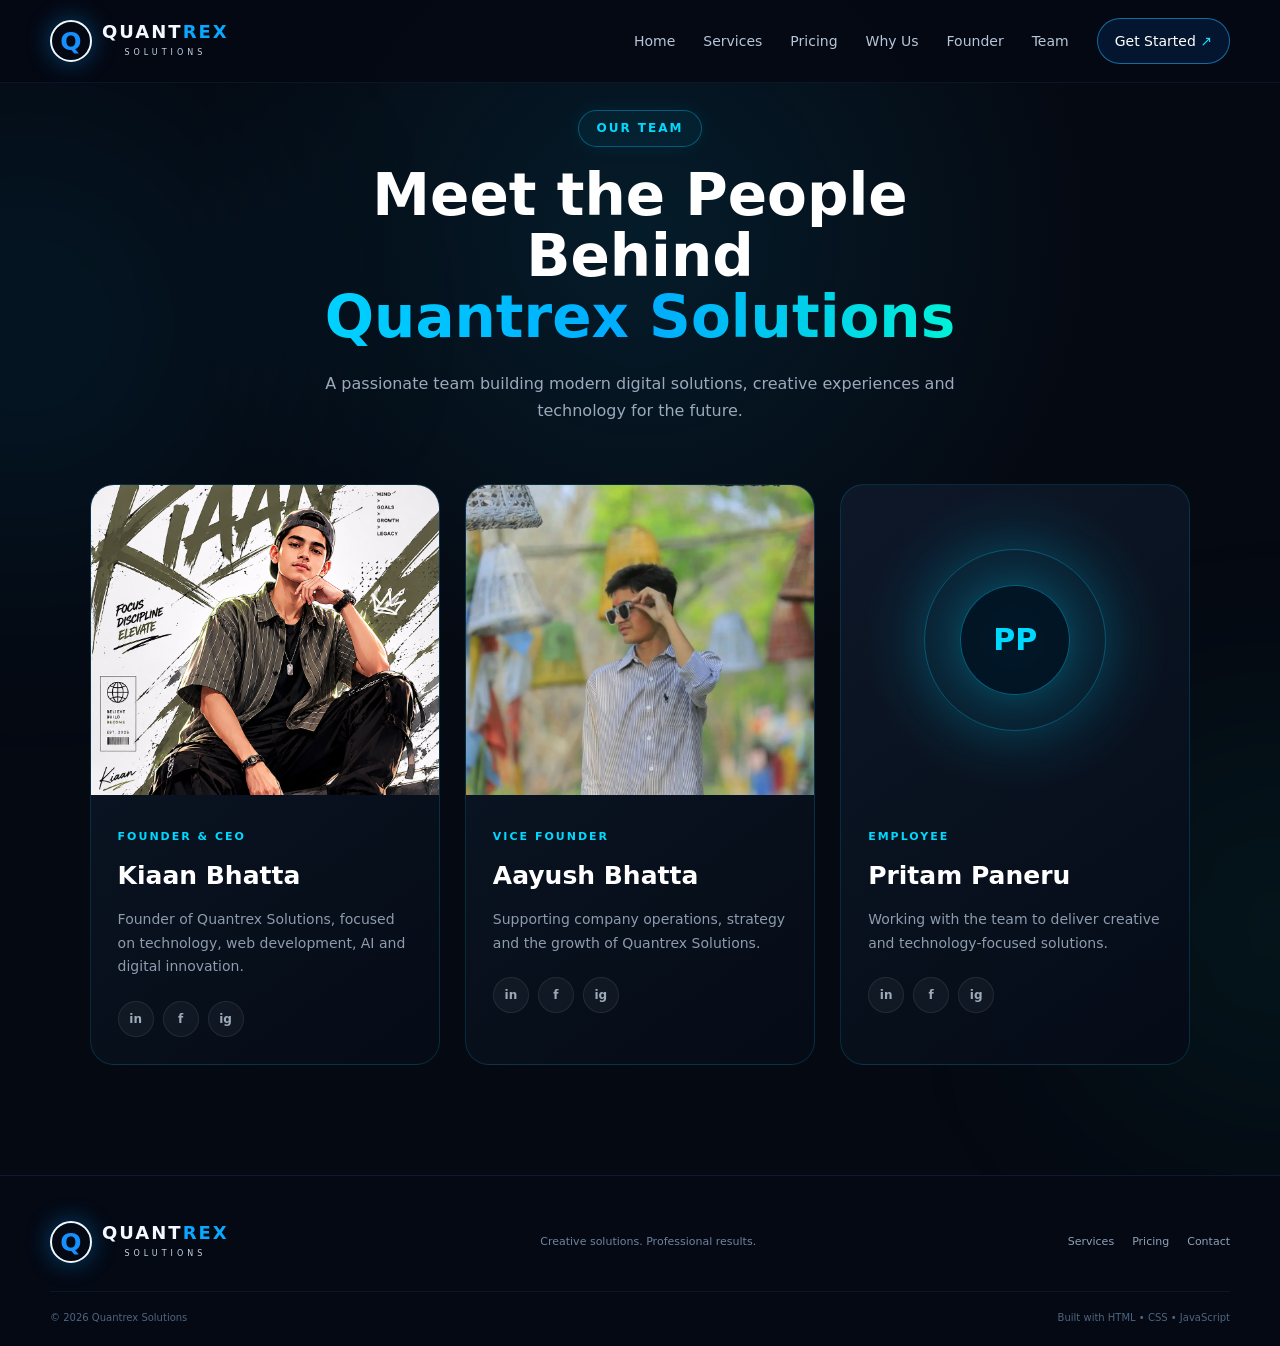
==== team.html @ 156f261b "change" ====
<!DOCTYPE html>
<html lang="en">

<head>
    <meta charset="UTF-8" />
    <meta name="viewport" content="width=device-width, initial-scale=1.0" />
    <meta name="description"
        content="Quantrex Solutions — affordable websites, digital services and practical tech solutions for businesses." />
    <meta name="theme-color" content="#050914" />
    <title>Quantrex Solutions — Websites That Work</title>
    <link rel="icon" href="assets/cropped_circle_image.png" />
    <link rel="stylesheet" href="style.css" />
</head>

<body>


    <div class="ambient ambient-1"></div>
    <div class="ambient ambient-2"></div>
    <div class="grid-bg"></div>

    <header class="site-header" id="top">
        <nav class="nav container">
            <a class="brand" href="#home" aria-label="Quantrex Solutions home">
                <span class="brand-mark">Q</span>
                <span><strong>QUANT<span>REX</span></strong><small>SOLUTIONS</small></span>
            </a>
            <button class="menu-toggle" id="menuToggle" aria-label="Open menu"
                aria-expanded="false"><span></span><span></span><span></span></button>
            <div class="nav-links" id="navLinks">
                <a href="index.html">Home</a>
                <a href="#services">Services</a>
                <a href="#pricing">Pricing</a>
                <a href="#why-us">Why Us</a>
                <a href="#about">Founder</a>
                <a href="team.html">Team</a>
                <a class="nav-cta" href="#contact">Get Started <span>↗</span></a>
            </div>
        </nav>
    </header>

    <main>


        <!-- ================= TEAM SECTION ================= -->
        <section class="team-section" id="team">

            <div class="team-header reveal">
                <span class="section-tag">OUR TEAM</span>

                <h2>
                    Meet the People Behind
                    <span>Quantrex Solutions</span>
                </h2>

                <p>
                    A passionate team building modern digital solutions,
                    creative experiences and technology for the future.
                </p>
            </div>

            <div class="team-grid">

                <!-- FOUNDER -->
                <div class="team-card reveal">

                    <div class="team-image">
                        <img src="assets/founder.png" alt="Kiaan Bhatta - Founder">
                    </div>

                    <div class="team-info">
                        <span class="team-role">FOUNDER & CEO</span>

                        <h3>Kiaan Bhatta</h3>

                        <p>
                            Founder of Quantrex Solutions, focused on technology,
                            web development, AI and digital innovation.
                        </p>

                        <div class="team-socials">
                            <a href="#" aria-label="LinkedIn">in</a>
                            <a href="#" aria-label="Facebook">f</a>
                            <a href="#" aria-label="Instagram">ig</a>
                        </div>
                    </div>

                </div>


                <!-- VICE FOUNDER -->
                <div class="team-card reveal">

                    <div class="team-image">
                        <img src="assets/aayush.jpg" alt="Kiaan Bhatta - Founder">

                    </div>

                    <div class="team-info">
                        <span class="team-role">VICE FOUNDER</span>

                        <h3>Aayush Bhatta</h3>

                        <p>
                            Supporting company operations, strategy and
                            the growth of Quantrex Solutions.
                        </p>

                        <div class="team-socials">
                            <a href="#" aria-label="LinkedIn">in</a>
                            <a href="#" aria-label="Facebook">f</a>
                            <a href="#" aria-label="Instagram">ig</a>
                        </div>
                    </div>

                </div>


                <!-- EMPLOYEE 1 -->
                <div class="team-card reveal">

                    <div class="team-image placeholder">
                        <span>PP</span>
                    </div>

                    <div class="team-info">
                        <span class="team-role">EMPLOYEE</span>

                        <h3>Pritam Paneru</h3>

                        <p>
                            Working with the team to deliver creative and
                            technology-focused solutions.
                        </p>

                        <div class="team-socials">
                            <a href="#" aria-label="LinkedIn">in</a>
                            <a href="#" aria-label="Facebook">f</a>
                            <a href="#" aria-label="Instagram">ig</a>
                        </div>
                    </div>

                </div>




            </div>




        </section>
    </main>

    <footer class="footer">
        <div class="container footer-inner"><a class="brand" href="#top"><span
                    class="brand-mark">Q</span><span><strong>QUANT<span>REX</span></strong><small>SOLUTIONS</small></span></a>
            <p>Creative solutions. Professional results.</p>
            <div><a href="#services">Services</a><a href="index.html#pricing">Pricing</a><a href="#contact">Contact</a>
            </div>
        </div>
        <div class="container footer-bottom"><span>© <span id="year"></span> Quantrex Solutions</span><span>Built with
                HTML
                • CSS • JavaScript</span></div>
    </footer>

    <div class="modal" id="orderModal" aria-hidden="true">
        <div class="modal-backdrop"></div>
        <div class="modal-card"><button class="modal-close" id="modalClose" aria-label="Close">×</button><span
                class="section-kicker">ORDER VIA WHATSAPP</span>
            <h3 id="modalTitle">Order a website</h3>
            <p>We'll open WhatsApp with your selected package already written in the message.</p><label>Your name<input
                    id="customerName" type="text" placeholder="Your name" /></label><label>What do you need?<textarea
                    id="customerNote" rows="4"
                    placeholder="Tell us a little about your website..."></textarea></label><button
                class="btn btn-primary modal-send" id="modalSend">Continue to WhatsApp <span>↗</span></button>
        </div>
    </div>
    <div class="toast" id="toast">Opening WhatsApp…</div>
    <script src="script.js"></script>
</body>

</html>
---- style.css ----
:root {
    --bg: #050914;
    --panel: #091224;
    --panel2: #0b172b;
    --text: #f5f8ff;
    --muted: #9aa9c1;
    --blue: #0aa7ff;
    --blue2: #1164ff;
    --cyan: #24d8ff;
    --lime: #75ff00;
    --line: rgba(65, 168, 255, .24);
    --shadow: 0 20px 80px rgba(0, 116, 255, .18);
    --radius: 24px
}

* {
    box-sizing: border-box;
    margin: 0;
    padding: 0
}

html {
    scroll-behavior: smooth
}

body {
    font-family: Inter, ui-sans-serif, system-ui, -apple-system, BlinkMacSystemFont, "Segoe UI", sans-serif;
    background: var(--bg);
    color: var(--text);
    line-height: 1.6;
    overflow-x: hidden
}

a {
    color: inherit;
    text-decoration: none
}

button,
input,
textarea {
    font: inherit
}

.container {
    width: min(1180px, calc(100% - 40px));
    margin: auto
}

.section {
    padding: 110px 0;
    position: relative
}

.grid-bg {
    position: fixed;
    inset: 0;
    pointer-events: none;
    opacity: .2;
    background-image: linear-gradient(rgba(42, 153, 255, .05) 1px, transparent 1px), linear-gradient(90deg, rgba(42, 153, 255, .05) 1px, transparent 1px);
    background-size: 70px 70px;
    mask-image: linear-gradient(to bottom, #000, transparent 85%);
    z-index: -3
}

.ambient {
    position: fixed;
    width: 600px;
    height: 600px;
    border-radius: 50%;
    filter: blur(100px);
    opacity: .12;
    pointer-events: none;
    z-index: -2
}

.ambient-1 {
    background: #0077ff;
    top: -280px;
    left: -180px
}

.ambient-2 {
    background: #5dff00;
    right: -300px;
    top: 45%
}

.site-header {
    position: fixed;
    top: 0;
    left: 0;
    right: 0;
    z-index: 50;
    background: rgba(5, 9, 20, .68);
    backdrop-filter: blur(18px);
    border-bottom: 1px solid rgba(100, 180, 255, .08)
}

.nav {
    height: 82px;
    display: flex;
    align-items: center;
    justify-content: space-between
}

.brand {
    display: flex;
    align-items: center;
    gap: 10px
}

.brand-mark {
    display: grid;
    place-items: center;
    width: 42px;
    height: 42px;
    border: 2px solid #eef8ff;
    border-radius: 50%;
    font-weight: 900;
    font-size: 25px;
    color: #168fff;
    box-shadow: 0 0 25px rgba(0, 154, 255, .4)
}

.brand strong {
    display: block;
    font-size: 18px;
    letter-spacing: 2px;
    line-height: 1
}

.brand strong span {
    color: var(--blue)
}

.brand small {
    display: block;
    color: #c6d4e7;
    font-size: 8px;
    letter-spacing: 4px;
    text-align: center;
    margin-top: 6px
}

.nav-links {
    display: flex;
    align-items: center;
    gap: 28px;
    font-size: 14px;
    color: #b7c5d8
}

.nav-links>a:not(.nav-cta) {
    transition: .25s
}

.nav-links>a:not(.nav-cta):hover {
    color: #fff
}

.nav-cta {
    padding: 11px 17px;
    border: 1px solid rgba(34, 177, 255, .55);
    border-radius: 999px;
    color: #fff;
    background: rgba(14, 126, 255, .12)
}

.nav-cta span {
    color: var(--cyan)
}

.menu-toggle {
    display: none;
    background: none;
    border: 0
}

.hero {
    min-height: 850px;
    padding-top: 170px;
    display: grid;
    align-items: center;
    overflow: hidden
}

.hero-grid {
    display: grid;
    grid-template-columns: 1.05fr .95fr;
    align-items: center;
    gap: 50px
}

.eyebrow,
.section-kicker {
    font-size: 11px;
    letter-spacing: 3px;
    font-weight: 800;
    color: var(--cyan)
}

.eyebrow {
    display: flex;
    gap: 9px;
    align-items: center;
    margin-bottom: 22px
}

.eyebrow i {
    width: 8px;
    height: 8px;
    border-radius: 50%;
    background: var(--lime);
    box-shadow: 0 0 15px var(--lime)
}

h1 {
    font-size: clamp(52px, 7.4vw, 96px);
    line-height: .9;
    letter-spacing: -4px;
    max-width: 800px
}

h1 em,
h2 em {
    font-style: normal;
    color: var(--blue)
}

h1 span {
    color: var(--lime)
}

.hero-lead {
    max-width: 650px;
    color: var(--muted);
    font-size: 17px;
    margin: 28px 0
}

.hero-actions {
    display: flex;
    gap: 12px;
    flex-wrap: wrap
}

.btn {
    display: inline-flex;
    align-items: center;
    justify-content: center;
    gap: 14px;
    padding: 14px 20px;
    border-radius: 12px;
    border: 1px solid var(--line);
    font-weight: 800;
    font-size: 14px;
    cursor: pointer;
    transition: .25s
}

.btn span {
    font-size: 18px
}

.btn-primary {
    background: linear-gradient(135deg, #008cff, #174cff);
    box-shadow: 0 12px 35px rgba(0, 112, 255, .25);
    color: #fff
}

.btn-primary:hover {
    transform: translateY(-3px);
    box-shadow: 0 18px 45px rgba(0, 132, 255, .4)
}

.btn-ghost {
    background: rgba(255, 255, 255, .025);
    color: #e9f3ff
}

.btn-ghost:hover {
    background: rgba(20, 157, 255, .08);
    border-color: rgba(35, 190, 255, .6)
}

.hero-proof {
    display: flex;
    gap: 18px;
    flex-wrap: wrap;
    margin-top: 25px;
    color: #b7c8df;
    font-size: 12px
}

.hero-proof span:first-child {
    color: var(--lime)
}

.hero-visual {
    height: 530px;
    position: relative;
    display: grid;
    place-items: center
}

.visual-card {
    width: min(500px, 90%);
    aspect-ratio: 1.18/1;
    background: linear-gradient(145deg, #142541, #061020);
    border: 1px solid rgba(79, 189, 255, .6);
    border-radius: 22px;
    transform: rotate(4deg);
    box-shadow: 0 35px 100px rgba(0, 106, 255, .28), inset 0 0 60px rgba(13, 131, 255, .08);
    overflow: hidden;
    position: relative;
    z-index: 2
}

.visual-card:after {
    content: "";
    position: absolute;
    inset: 15%;
    border-radius: 50%;
    background: rgba(0, 154, 255, .14);
    filter: blur(55px)
}

.visual-top {
    height: 44px;
    background: #0b1727;
    border-bottom: 1px solid rgba(255, 255, 255, .08);
    display: flex;
    align-items: center;
    gap: 7px;
    padding: 0 15px
}

.dot {
    width: 8px;
    height: 8px;
    border-radius: 50%
}

.red {
    background: #ff5d5d
}

.yellow {
    background: #ffc247
}

.green {
    background: #56e887
}

.address {
    margin-left: 14px;
    border: 1px solid rgba(255, 255, 255, .08);
    border-radius: 8px;
    padding: 3px 12px;
    font-size: 9px;
    color: #71839c;
    flex: 1
}

.address span {
    color: var(--cyan)
}

.visual-screen {
    padding: 35px
}

.mini-nav {
    display: flex;
    align-items: center;
    gap: 14px
}

.mini-nav b {
    font-size: 24px;
    color: #138eff
}

.mini-nav span {
    height: 4px;
    border-radius: 5px;
    background: #3b5777;
    width: 45px
}

.mini-nav span:first-of-type {
    margin-left: auto
}

.mini-hero {
    padding: 65px 0 35px
}

.mini-hero small {
    font-size: 8px;
    color: var(--cyan);
    letter-spacing: 2px
}

.mini-hero strong {
    display: block;
    font-size: 48px;
    line-height: .9;
    margin-top: 12px
}

.mini-hero strong i {
    color: var(--blue);
    font-style: normal
}

.mini-line {
    width: 120px;
    height: 5px;
    background: var(--lime);
    margin-top: 18px
}

.mini-buttons {
    display: flex;
    gap: 8px;
    margin-top: 22px
}

.mini-buttons b {
    width: 90px;
    height: 24px;
    border-radius: 5px;
    background: #0b8dff
}

.mini-buttons b+b {
    background: #152238
}

.mini-cards {
    display: flex;
    gap: 10px
}

.mini-cards i {
    height: 60px;
    flex: 1;
    border-radius: 8px;
    background: linear-gradient(135deg, #0b1d34, #0b3159);
    border: 1px solid rgba(31, 165, 255, .25)
}

.floating-chip {
    position: absolute;
    z-index: 4;
    background: rgba(6, 15, 29, .88);
    border: 1px solid rgba(39, 181, 255, .55);
    backdrop-filter: blur(12px);
    border-radius: 15px;
    box-shadow: 0 15px 50px rgba(0, 0, 0, .35)
}

.chip-price {
    left: 0;
    bottom: 72px;
    padding: 14px 17px
}

.chip-price small {
    display: block;
    font-size: 9px;
    color: #8091a8;
    letter-spacing: 1px
}

.chip-price strong {
    font-size: 23px;
    color: var(--lime)
}

.chip-speed {
    right: 0;
    top: 80px;
    display: flex;
    align-items: center;
    gap: 10px;
    padding: 13px
}

.chip-speed span {
    font-size: 25px
}

.chip-speed b {
    display: block;
    font-size: 11px
}

.chip-speed small {
    display: block;
    color: #8da0ba;
    font-size: 9px
}

.hero-star {
    position: absolute;
    right: 25px;
    bottom: 40px;
    color: var(--lime);
    font-size: 42px;
    filter: drop-shadow(0 0 18px rgba(120, 255, 0, .6));
    animation: pulse 2s infinite
}

.hero-orbit {
    position: absolute;
    border: 1px solid rgba(22, 151, 255, .18);
    border-radius: 50%;
    pointer-events: none
}

.orbit-one {
    width: 750px;
    height: 750px;
    right: -230px;
    top: 70px
}

.orbit-two {
    width: 540px;
    height: 540px;
    right: -130px;
    top: 180px
}

.orbit-three {
    width: 980px;
    height: 980px;
    left: -650px;
    bottom: -520px
}

.hero-orbit span {
    position: absolute;
    width: 9px;
    height: 9px;
    border-radius: 50%;
    background: var(--cyan);
    box-shadow: 0 0 20px var(--cyan);
    top: 0;
    left: 50%;
    animation: orbit 8s linear infinite
}

.orbit-two span {
    animation-duration: 5s;
    background: var(--lime);
    box-shadow: 0 0 20px var(--lime)
}

.orbit-three span {
    animation-duration: 12s
}

.scroll-cue {
    position: absolute;
    bottom: 35px;
    left: 50%;
    transform: translateX(-50%);
    font-size: 9px;
    letter-spacing: 3px;
    color: #6c7f99;
    display: flex;
    gap: 9px;
    align-items: center
}

.scroll-cue span {
    width: 18px;
    height: 28px;
    border: 1px solid #4a6586;
    border-radius: 20px;
    position: relative
}

.scroll-cue span:after {
    content: "";
    width: 3px;
    height: 6px;
    background: var(--cyan);
    border-radius: 5px;
    position: absolute;
    top: 6px;
    left: 50%;
    animation: scroll 1.5s infinite
}

.trust-strip {
    border-top: 1px solid rgba(60, 160, 255, .13);
    border-bottom: 1px solid rgba(60, 160, 255, .13);
    background: rgba(8, 17, 31, .65)
}

.trust-inner {
    min-height: 62px;
    display: flex;
    align-items: center;
    justify-content: space-around;
    gap: 18px;
    flex-wrap: wrap;
    color: #7790ae;
    font-size: 10px;
    letter-spacing: 2px;
    font-weight: 800
}

.trust-inner i {
    width: 4px;
    height: 4px;
    background: var(--blue);
    border-radius: 50%
}

.section-heading {
    display: flex;
    align-items: end;
    justify-content: space-between;
    gap: 40px;
    margin-bottom: 50px
}

.section-heading h2,
.pricing-head h2,
.why-copy h2,
.founder-copy h2,
.contact-box h2 {
    font-size: clamp(38px, 5vw, 66px);
    line-height: 1;
    letter-spacing: -2px;
    margin-top: 10px
}

.section-heading>p {
    max-width: 430px;
    color: var(--muted);
    font-size: 14px
}

.service-grid {
    display: grid;
    grid-template-columns: repeat(3, 1fr);
    gap: 16px
}

.service-card {
    padding: 18px;
    background: linear-gradient(145deg, rgba(12, 27, 48, .9), rgba(6, 15, 28, .95));
    border: 1px solid rgba(50, 149, 231, .2);
    border-radius: 20px;
    transition: .35s;
    position: relative;
    overflow: hidden
}

.service-card:hover {
    transform: translateY(-8px);
    border-color: rgba(35, 183, 255, .65);
    box-shadow: var(--shadow)
}

.service-card.featured {
    grid-row: span 2
}

.service-visual {
    height: 150px;
    border-radius: 15px;
    margin-bottom: 22px;
    display: grid;
    place-items: center;
    position: relative;
    overflow: hidden;
    background: radial-gradient(circle at 50% 45%, rgba(20, 155, 255, .22), transparent 60%), #071426;
    border: 1px solid rgba(38, 157, 255, .15)
}

.browser {
    width: 74%;
    height: 80%;
    border-radius: 12px;
    background: #081a30;
    border: 1px solid #2d91db;
    box-shadow: 0 20px 40px rgba(0, 100, 255, .2);
    padding: 18px;
    position: relative
}

.browser>span {
    display: inline-block;
    width: 6px;
    height: 6px;
    border-radius: 50%;
    background: #37d5ff;
    margin-right: 4px
}

.browser b {
    position: absolute;
    right: 18px;
    top: 11px;
    color: #1ca7ff
}

.browser-lines {
    margin-top: 20px;
    height: 65%;
    border-radius: 6px;
    background: linear-gradient(160deg, rgba(0, 160, 255, .2), rgba(110, 255, 0, .1));
    position: relative
}

.browser-lines:after {
    content: "";
    position: absolute;
    width: 45%;
    height: 8px;
    background: var(--lime);
    left: 12px;
    top: 16px;
    box-shadow: 0 20px 0 rgba(35, 172, 255, .6), 0 40px 0 rgba(35, 172, 255, .3)
}

.social-post {
    width: 85px;
    height: 105px;
    background: #0e2944;
    border: 1px solid #2a9cff;
    border-radius: 10px;
    padding: 12px;
    box-shadow: 0 0 30px rgba(0, 145, 255, .2)
}

.social-post b {
    display: grid;
    place-items: center;
    width: 30px;
    height: 30px;
    border-radius: 50%;
    background: #168eff
}

.social-post i {
    display: block;
    height: 5px;
    background: #52708f;
    border-radius: 5px;
    margin-top: 9px
}

.pulse {
    position: absolute;
    width: 120px;
    height: 120px;
    border: 1px solid rgba(47, 198, 255, .4);
    border-radius: 50%;
    animation: pulseRing 2s infinite
}

.video .play {
    font-size: 40px;
    width: 80px;
    height: 80px;
    border-radius: 50%;
    display: grid;
    place-items: center;
    background: rgba(18, 144, 255, .18);
    border: 1px solid #23b4ff;
    color: #fff;
    padding-left: 5px
}

.video span {
    position: absolute;
    height: 1px;
    width: 65%;
    background: rgba(28, 159, 255, .35);
    top: 25px
}

.video span+span {
    top: auto;
    bottom: 25px
}

.seo-ring {
    width: 88px;
    height: 88px;
    border-radius: 50%;
    border: 2px solid #2bb6ff;
    display: grid;
    place-items: center;
    font-weight: 900;
    box-shadow: inset 0 0 25px rgba(0, 155, 255, .18), 0 0 30px rgba(0, 155, 255, .2)
}

.seo b {
    position: absolute;
    color: var(--lime);
    font-size: 34px;
    right: 25%;
    top: 25%
}

.design .pen {
    font-size: 44px;
    color: #fff;
    position: absolute;
    left: 25%;
    top: 28%
}

.design>div:not(.pen) {
    width: 55px;
    height: 55px;
    border-radius: 12px;
    border: 1px solid #29afff;
    position: absolute;
    right: 25%;
    bottom: 22%;
    transform: rotate(15deg)
}

.design>div:last-child {
    right: 18%;
    bottom: 38%;
    border-color: var(--lime);
    transform: rotate(-10deg)
}

.shop .cart {
    font-size: 48px;
    filter: drop-shadow(0 0 15px #139fff)
}

.shop i {
    position: absolute;
    width: 8px;
    height: 8px;
    border-radius: 50%;
    background: var(--lime);
    bottom: 25%;
    left: 38%;
    box-shadow: 45px 0 0 var(--lime)
}

.service-number {
    font-size: 10px;
    letter-spacing: 2px;
    color: #4c83ac
}

.service-card h3 {
    font-size: 21px;
    margin: 8px 0
}

.service-card p {
    color: #8fa0b8;
    font-size: 13px;
    margin-bottom: 17px
}

.service-card a {
    font-size: 12px;
    color: var(--cyan);
    font-weight: 800
}

.pricing {
    background: linear-gradient(180deg, transparent, rgba(9, 31, 54, .25), transparent)
}

.pricing-head {
    text-align: center;
    max-width: 760px;
    margin: 0 auto 50px
}

.pricing-head p {
    color: var(--muted);
    margin-top: 15px
}

.pricing-grid {
    display: grid;
    grid-template-columns: repeat(3, 1fr);
    gap: 16px;
    align-items: stretch
}

.price-card {
    background: linear-gradient(145deg, #0a172a, #06101e);
    border: 1px solid rgba(60, 150, 225, .2);
    border-radius: 22px;
    padding: 26px;
    position: relative;
    overflow: hidden
}

.price-card:after {
    content: "";
    position: absolute;
    width: 180px;
    height: 180px;
    background: #087cff;
    opacity: .06;
    filter: blur(45px);
    right: -70px;
    top: -80px;
    border-radius: 50%
}

.price-card.popular {
    border-color: rgba(26, 185, 255, .7);
    transform: translateY(-12px);
    box-shadow: 0 25px 80px rgba(0, 120, 255, .18)
}

.price-card.premium {
    border-color: rgba(121, 255, 0, .25)
}

.popular-badge {
    position: absolute;
    right: 18px;
    top: 18px;
    background: var(--lime);
    color: #07100a;
    padding: 5px 9px;
    border-radius: 99px;
    font-size: 8px;
    font-weight: 900;
    letter-spacing: 1px
}

.price-top {
    display: flex;
    justify-content: space-between;
    align-items: center
}

.tag {
    font-size: 10px;
    letter-spacing: 2px;
    color: var(--cyan);
    font-weight: 900
}

.plan-no {
    color: #36516d;
    font-size: 12px
}

.price-card h3 {
    font-size: 28px;
    margin: 20px 0 4px
}

.price {
    font-size: 45px;
    font-weight: 900;
    letter-spacing: -2px
}

.price small {
    font-size: 14px;
    letter-spacing: 0;
    margin-right: 4px;
    color: #9ab0c7
}

.price span {
    font-size: 16px;
    color: #7990aa;
    letter-spacing: 0
}

.price-desc {
    color: #8ea0b7;
    font-size: 13px;
    min-height: 63px
}

.price-card ul {
    list-style: none;
    border-top: 1px solid rgba(90, 150, 200, .15);
    padding-top: 18px;
    margin-top: 18px;
    display: grid;
    gap: 10px;
    color: #c1cedd;
    font-size: 13px
}

.price-card li::first-letter {
    color: var(--lime)
}

.price-card li b {
    color: #fff
}

.order-btn {
    margin-top: 25px;
    width: 100%;
    padding: 13px;
    border: 1px solid rgba(37, 168, 255, .4);
    border-radius: 11px;
    background: rgba(14, 143, 255, .08);
    color: #fff;
    font-weight: 800;
    cursor: pointer;
    transition: .25s
}

.order-btn:hover {
    background: #087fff;
    border-color: #087fff;
    transform: translateY(-2px)
}

.pricing-note {
    margin: 25px auto 0;
    max-width: 680px;
    padding: 14px 18px;
    border: 1px dashed rgba(120, 165, 210, .25);
    border-radius: 14px;
    display: flex;
    gap: 12px;
    align-items: center;
    justify-content: center;
    color: #899bb2;
    font-size: 12px;
    text-align: center
}

.pricing-note a {
    color: var(--cyan)
}

.why-grid {
    display: grid;
    grid-template-columns: .9fr 1.1fr;
    gap: 90px;
    align-items: center
}

.why-visual {
    height: 500px;
    border-radius: 28px;
    background: radial-gradient(circle at center, rgba(0, 153, 255, .2), transparent 40%), linear-gradient(145deg, #091a2d, #050b16);
    border: 1px solid rgba(32, 167, 255, .25);
    position: relative;
    display: grid;
    place-items: center;
    overflow: hidden
}

.shield {
    width: 150px;
    height: 180px;
    clip-path: polygon(50% 0, 91% 16%, 84% 68%, 50% 100%, 16% 68%, 9% 16%);
    background: linear-gradient(145deg, #20c2ff, #0751ff);
    display: grid;
    place-items: center;
    font-size: 70px;
    font-weight: 900;
    box-shadow: 0 0 80px rgba(0, 148, 255, .55);
    z-index: 2
}

.orbit-mini {
    position: absolute;
    border: 1px solid rgba(27, 171, 255, .3);
    border-radius: 50%;
    animation: spin 10s linear infinite
}

.orbit-mini.one {
    width: 300px;
    height: 300px
}

.orbit-mini.two {
    width: 410px;
    height: 410px;
    animation-direction: reverse;
    animation-duration: 16s
}

.secure-label {
    position: absolute;
    bottom: 35px;
    font-size: 9px;
    letter-spacing: 3px;
    color: #6f89a5
}

.why-copy>p {
    color: #8fa0b7;
    max-width: 620px;
    margin: 22px 0 35px
}

.why-list {
    display: grid;
    gap: 14px
}

.why-list>div {
    display: grid;
    grid-template-columns: 45px 1fr;
    gap: 15px;
    padding: 15px;
    border: 1px solid rgba(56, 145, 208, .14);
    border-radius: 13px;
    background: rgba(7, 19, 34, .55)
}

.why-list b {
    color: var(--cyan);
    font-size: 11px
}

.why-list strong {
    display: block;
    font-size: 14px
}

.why-list small {
    display: block;
    color: #7489a2;
    font-size: 11px;
    margin-top: 2px
}

.founder-card {
    display: grid;
    grid-template-columns: 360px 1fr;
    gap: 65px;
    align-items: center;
    padding: 45px;
    border: 1px solid rgba(42, 160, 231, .25);
    border-radius: 28px;
    background: linear-gradient(145deg, rgba(11, 28, 49, .9), rgba(4, 12, 22, .96));
    box-shadow: var(--shadow)
}

.founder-image {
    height: 460px;
    border-radius: 20px;
    overflow: hidden;
    position: relative;
    background: #10191b
}

.founder-image img {
    width: 100%;
    height: 100%;
    object-fit: cover;
    object-position: center top;
    display: block;
    filter: saturate(.92) contrast(1.05)
}

.image-glow {
    position: absolute;
    inset: auto 0 0;
    height: 35%;
    background: linear-gradient(transparent, rgba(0, 0, 0, .75))
}

.founder-copy>p:not(.founder-role) {
    color: #8ea1ba;
    max-width: 650px;
    margin: 20px 0
}

.founder-role {
    color: var(--lime);
    font-size: 12px;
    letter-spacing: 2px;
    font-weight: 800;
    margin-top: 12px
}

.founder-stats {
    display: flex;
    gap: 12px;
    flex-wrap: wrap;
    margin: 25px 0
}

.founder-stats span {
    min-width: 105px;
    padding: 12px;
    border: 1px solid rgba(62, 153, 218, .17);
    border-radius: 12px;
    background: #071426
}

.founder-stats b {
    display: block;
    color: #fff
}

.founder-stats small {
    color: #6f86a0;
    font-size: 9px
}

.text-link {
    color: var(--cyan);
    font-weight: 800;
    font-size: 13px
}

.contact {
    padding-bottom: 120px
}

.contact-box {
    padding: 60px;
    border-radius: 28px;
    border: 1px solid rgba(49, 181, 255, .4);
    background: radial-gradient(circle at 75% 25%, rgba(0, 148, 255, .2), transparent 35%), linear-gradient(145deg, #0b1d34, #050d18);
    display: grid;
    grid-template-columns: 1.3fr .7fr;
    gap: 40px;
    align-items: center;
    overflow: hidden;
    position: relative
}

.contact-box:before {
    content: "";
    position: absolute;
    width: 500px;
    height: 500px;
    border: 1px solid rgba(32, 158, 255, .12);
    border-radius: 50%;
    right: -250px;
    bottom: -250px
}

.contact-box p {
    color: #8fa1b8;
    max-width: 570px;
    margin-top: 20px
}

.contact-actions {
    display: flex;
    flex-direction: column;
    align-items: stretch;
    gap: 10px;
    position: relative;
    z-index: 2
}

.contact-actions small {
    text-align: center;
    color: #6d839d;
    font-size: 10px
}

.btn.big {
    padding: 17px
}

.footer {
    border-top: 1px solid rgba(66, 144, 202, .14);
    padding: 45px 0 20px;
    background: #040914
}

.footer-inner {
    display: flex;
    align-items: center;
    justify-content: space-between;
    gap: 25px
}

.footer-inner p {
    color: #6f839e;
    font-size: 11px
}

.footer-inner>div {
    display: flex;
    gap: 18px;
    font-size: 11px;
    color: #8fa1b8
}

.footer-bottom {
    border-top: 1px solid rgba(66, 144, 202, .1);
    margin-top: 28px;
    padding-top: 18px;
    display: flex;
    justify-content: space-between;
    color: #4e657f;
    font-size: 10px
}

.loader {
    position: fixed;
    inset: 0;
    z-index: 1000;
    background: #030710;
    display: grid;
    place-items: center;
    align-content: center;
    gap: 18px;
    transition: opacity .7s, visibility .7s
}

.loader.done {
    opacity: 0;
    visibility: hidden
}

.loader-core {
    width: 75px;
    height: 75px;
    border-radius: 50%;
    display: grid;
    place-items: center;
    border: 2px solid #dbeeff;
    box-shadow: 0 0 40px rgba(0, 153, 255, .5)
}

.loader-core span {
    font-size: 42px;
    font-weight: 900;
    color: #0d8dff
}

.loader p {
    font-size: 10px;
    letter-spacing: 5px;
    color: #c8d8ea
}

.loader p b {
    color: var(--blue)
}

.loader-ring {
    position: absolute;
    width: 150px;
    height: 150px;
    border: 1px solid rgba(18, 158, 255, .3);
    border-radius: 50%;
    animation: spin 3s linear infinite
}

.ring-b {
    width: 210px;
    height: 210px;
    animation-duration: 6s;
    animation-direction: reverse;
    border-color: rgba(118, 255, 0, .12)
}

.modal {
    position: fixed;
    inset: 0;
    z-index: 200;
    display: none;
    place-items: center;
    padding: 20px
}

.modal.open {
    display: grid
}

.modal-backdrop {
    position: absolute;
    inset: 0;
    background: rgba(0, 4, 10, .78);
    backdrop-filter: blur(10px)
}

.modal-card {
    width: min(500px, 100%);
    background: #081425;
    border: 1px solid rgba(36, 174, 255, .5);
    border-radius: 22px;
    padding: 28px;
    position: relative;
    box-shadow: 0 30px 100px rgba(0, 0, 0, .6);
    animation: modalIn .25s ease
}

.modal-close {
    position: absolute;
    right: 17px;
    top: 12px;
    border: 0;
    background: none;
    color: #90a6be;
    font-size: 28px;
    cursor: pointer
}

.modal-card h3 {
    font-size: 28px;
    margin: 8px 0
}

.modal-card>p {
    color: #8297b0;
    font-size: 13px;
    margin-bottom: 22px
}

.modal-card label {
    display: block;
    color: #c3d2e2;
    font-size: 11px;
    font-weight: 700;
    margin-top: 13px
}

.modal-card input,
.modal-card textarea {
    display: block;
    width: 100%;
    margin-top: 7px;
    background: #050e1a;
    border: 1px solid rgba(64, 142, 203, .25);
    border-radius: 10px;
    color: #fff;
    padding: 12px;
    outline: none
}

.modal-card input:focus,
.modal-card textarea:focus {
    border-color: #139dff
}

.modal-send {
    width: 100%;
    margin-top: 18px
}

.toast {
    position: fixed;
    bottom: 25px;
    right: 25px;
    background: #0a1728;
    border: 1px solid rgba(43, 186, 255, .4);
    padding: 12px 17px;
    border-radius: 12px;
    font-size: 12px;
    opacity: 0;
    transform: translateY(15px);
    pointer-events: none;
    transition: .25s;
    z-index: 300
}

.toast.show {
    opacity: 1;
    transform: translateY(0)
}

.reveal {
    opacity: 0;
    transform: translateY(25px);
    transition: opacity .7s ease, transform .7s ease
}

.reveal.visible {
    opacity: 1;
    transform: none
}

.delay-1 {
    transition-delay: .1s
}

.delay-2 {
    transition-delay: .2s
}

@keyframes spin {
    to {
        transform: rotate(360deg)
    }
}

@keyframes orbit {
    to {
        transform: rotate(360deg) translateX(1px)
    }
}

@keyframes scroll {
    50% {
        transform: translateY(8px);
        opacity: .2
    }
}

@keyframes pulse {
    50% {
        transform: scale(1.15);
        opacity: .65
    }
}

@keyframes pulseRing {
    0% {
        transform: scale(.7);
        opacity: .8
    }

    100% {
        transform: scale(1.4);
        opacity: 0
    }
}

@keyframes modalIn {
    from {
        opacity: 0;
        transform: translateY(15px) scale(.98)
    }

    to {
        opacity: 1;
        transform: none
    }
}

@media(max-width:900px) {
    .nav-links {
        gap: 18px
    }

    .hero-grid,
    .why-grid,
    .contact-box {
        grid-template-columns: 1fr
    }

    .hero {
        min-height: auto;
        padding-top: 145px;
        padding-bottom: 100px
    }

    .hero-visual {
        height: 480px;
        order: -1
    }

    .hero-copy {
        text-align: center
    }

    .eyebrow,
    .hero-actions,
    .hero-proof {
        justify-content: center
    }

    .hero-lead {
        margin-left: auto;
        margin-right: auto
    }

    .service-grid,
    .pricing-grid {
        grid-template-columns: 1fr 1fr
    }

    .service-card.featured {
        grid-row: auto
    }

    .price-card.popular {
        transform: none
    }

    .founder-card {
        grid-template-columns: 1fr;
        gap: 35px
    }

    .founder-image {
        height: 520px;
        max-width: 420px
    }

    .contact-box {
        padding: 45px
    }

    .section-heading {
        display: block
    }

    .section-heading>p {
        margin-top: 20px
    }

    .footer-inner {
        flex-wrap: wrap
    }

    .nav-links {
        position: absolute;
        top: 81px;
        left: 20px;
        right: 20px;
        padding: 15px;
        background: rgba(5, 12, 23, .97);
        border: 1px solid rgba(45, 157, 222, .25);
        border-radius: 16px;
        display: none;
        flex-direction: column;
        align-items: stretch
    }

    .nav-links.open {
        display: flex
    }

    .nav-links a {
        padding: 10px
    }

    .menu-toggle {
        display: flex;
        flex-direction: column;
        gap: 5px
    }

    .menu-toggle span {
        width: 25px;
        height: 2px;
        background: #dcecff;
        transition: .2s
    }

    .menu-toggle.active span:nth-child(2) {
        opacity: 0
    }

    .menu-toggle.active span:first-child {
        transform: translateY(7px) rotate(45deg)
    }

    .menu-toggle.active span:last-child {
        transform: translateY(-7px) rotate(-45deg)
    }
}

@media(max-width:600px) {
    .container {
        width: min(100% - 28px, 1180px)
    }

    .section {
        padding: 80px 0
    }

    .nav {
        height: 70px
    }

    .nav-links {
        top: 69px;
        left: 14px;
        right: 14px
    }

    .brand-mark {
        width: 36px;
        height: 36px;
        font-size: 21px
    }

    .brand strong {
        font-size: 15px
    }

    .hero {
        padding-top: 120px
    }

    .hero-visual {
        height: 370px
    }

    .visual-card {
        width: 95%
    }

    .visual-screen {
        padding: 22px
    }

    .mini-hero {
        padding: 45px 0 25px
    }

    .mini-hero strong {
        font-size: 36px
    }

    .chip-price {
        left: 0;
        bottom: 35px
    }

    .chip-speed {
        right: -4px;
        top: 20px
    }

    .hero-star {
        right: 0;
        bottom: 10px
    }

    .scroll-cue {
        display: none
    }

    h1 {
        font-size: 54px;
        letter-spacing: -3px
    }

    .hero-lead {
        font-size: 14px
    }

    .trust-inner {
        padding: 15px 0;
        justify-content: center
    }

    .trust-inner i {
        display: none
    }

    .service-grid,
    .pricing-grid {
        grid-template-columns: 1fr
    }

    .service-card.featured {
        grid-row: auto
    }

    .section-heading h2,
    .pricing-head h2,
    .why-copy h2,
    .founder-copy h2,
    .contact-box h2 {
        font-size: 42px
    }

    .pricing-head {
        text-align: left
    }

    .price-card {
        padding: 22px
    }

    .founder-card {
        padding: 18px
    }

    .founder-image {
        height: 440px
    }

    .contact-box {
        padding: 30px 22px
    }

    .why-visual {
        height: 360px
    }

    .footer-inner,
    .footer-bottom {
        display: grid;
        grid-template-columns: 1fr
    }

    .footer-inner>div {
        flex-wrap: wrap
    }

    .modal-card {
        padding: 24px
    }

    .ambient {
        width: 350px;
        height: 350px
    }

    .floating-chip {
        transform: scale(.88);
        transform-origin: center
    }

    .chip-price {
        left: -7px
    }

    .chip-speed {
        right: -8px
    }
}


/* =========================================================
   PREMIUM QUANTREX LOADING SCREEN
========================================================= */

#premium-loader {
    position: fixed;
    inset: 0;
    z-index: 999999;
    background:
        radial-gradient(circle at center,
        rgba(0, 126, 255, 0.12) 0%,
        rgba(0, 0, 0, 0.95) 42%,
        #02040a 100%);
    display: flex;
    align-items: center;
    justify-content: center;
    overflow: hidden;
    transition:
        opacity 0.7s ease,
        visibility 0.7s ease;

}

#premium-loader.loader-hidden {
    opacity: 0;
    visibility: hidden;
    pointer-events: none;
}


/* BACKGROUND GRID
--------------------------------------------------------- */

.loader-background {
    position: absolute;
    inset: 0;
    overflow: hidden;
}

.loader-grid {
    position: absolute;
    inset: -50%;
    background-image:
        linear-gradient(rgba(0, 153, 255, 0.055) 1px, transparent 1px),
        linear-gradient(90deg, rgba(0, 153, 255, 0.055) 1px, transparent 1px);
    background-size: 55px 55px;
    transform: perspective(500px) rotateX(60deg) scale(1.8);
    transform-origin: center bottom;
    animation: gridMove 7s linear infinite;
}

@keyframes gridMove {
    from {
        transform:
            perspective(500px)
            rotateX(60deg)
            scale(1.8)
            translateY(0);
    }

    to {
        transform:
            perspective(500px)
            rotateX(60deg)
            scale(1.8)
            translateY(55px);
    }
}


/* GLOW
--------------------------------------------------------- */

.loader-glow {
    position: absolute;
    border-radius: 50%;
    filter: blur(80px);
    pointer-events: none;
}

.glow-1 {
    width: 350px;
    height: 350px;
    background: rgba(0, 119, 255, 0.12);
    top: 15%;
    left: 20%;
    animation: glowFloat 5s ease-in-out infinite;
}

.glow-2 {
    width: 300px;
    height: 300px;
    background: rgba(0, 217, 255, 0.08);
    bottom: 15%;
    right: 20%;
    animation: glowFloat 6s ease-in-out infinite reverse;
}

@keyframes glowFloat {
    0%, 100% {
        transform: translate(0, 0);
    }

    50% {
        transform: translate(40px, -30px);
    }
}


/* MAIN CONTENT
--------------------------------------------------------- */

.loader-content {
    position: relative;
    z-index: 10;
    width: min(90%, 500px);
    text-align: center;
    display: flex;
    flex-direction: column;
    align-items: center;
}


/* LOGO
--------------------------------------------------------- */

.loader-logo-wrap {
    width: 150px;
    height: 150px;
    position: relative;
    display: flex;
    align-items: center;
    justify-content: center;
    margin-bottom: 28px;
}


/* Logo image */

.loader-logo {
    width: 92px;
    height: 92px;
    border-radius: 50%;
    overflow: hidden;
    position: relative;
    z-index: 5;

    box-shadow:
        0 0 15px rgba(0, 153, 255, .8),
        0 0 40px rgba(0, 119, 255, .45),
        0 0 90px rgba(0, 119, 255, .2);

    animation: logoPulse 2.5s ease-in-out infinite;
}

.loader-logo img {
    width: 100%;
    height: 100%;
    object-fit: cover;
}


/* Orbit */

.loader-orbit {
    position: absolute;
    border: 1px solid rgba(0, 166, 255, .7);
    border-radius: 50%;
}

.orbit-1 {
    width: 125px;
    height: 125px;
    transform: rotateX(65deg) rotateZ(0deg);
    animation: orbitRotate 4s linear infinite;
}

.orbit-2 {
    width: 145px;
    height: 80px;
    transform: rotateX(65deg) rotateZ(60deg);
    border-color: rgba(0, 217, 255, .35);
    animation: orbitRotateReverse 6s linear infinite;
}

@keyframes orbitRotate {
    from {
        transform: rotateX(65deg) rotateZ(0deg);
    }

    to {
        transform: rotateX(65deg) rotateZ(360deg);
    }
}

@keyframes orbitRotateReverse {
    from {
        transform: rotateX(65deg) rotateZ(60deg);
    }

    to {
        transform: rotateX(65deg) rotateZ(-300deg);
    }
}


/* Orbit dots */

.loader-dot {
    position: absolute;
    width: 8px;
    height: 8px;
    border-radius: 50%;
    background: #00aaff;
    box-shadow:
        0 0 10px #00aaff,
        0 0 25px #0077ff;
}

.dot-1 {
    top: 10px;
    right: 25px;
    animation: dotFloat 2s ease-in-out infinite;
}

.dot-2 {
    bottom: 15px;
    left: 25px;
    animation: dotFloat 2s ease-in-out infinite reverse;
}

@keyframes dotFloat {
    0%, 100% {
        transform: scale(1);
    }

    50% {
        transform: scale(1.7);
    }
}


/* LOGO PULSE
--------------------------------------------------------- */

@keyframes logoPulse {
    0%, 100% {
        transform: scale(1);
        filter: brightness(1);
    }

    50% {
        transform: scale(1.04);
        filter: brightness(1.3);
    }
}


/* BRAND
--------------------------------------------------------- */

.loader-brand h1 {
    margin: 0;
    font-size: clamp(2rem, 8vw, 3.5rem);
    font-weight: 900;
    letter-spacing: 6px;
    color: white;
    line-height: 1;
    text-shadow:
        0 0 10px rgba(255,255,255,.2),
        0 0 30px rgba(0, 153, 255,.25);
}

.loader-brand h1 span {
    color: #009dff;
    text-shadow:
        0 0 10px rgba(0, 157, 255, .8),
        0 0 30px rgba(0, 157, 255, .4);
}

.loader-subtitle {
    margin-top: 12px;
    color: #8c98a8;
    font-size: 11px;
    letter-spacing: 9px;
    font-weight: 600;
}


/* STATUS
--------------------------------------------------------- */

.loader-status {
    width: 100%;
    display: flex;
    justify-content: space-between;
    margin-top: 55px;
    margin-bottom: 10px;

    font-family: monospace;
    font-size: 11px;
    letter-spacing: 2px;
    color: #7e8da0;
}

#loaderPercent {
    color: #00aaff;
    font-weight: bold;
}


/* PROGRESS BAR
--------------------------------------------------------- */

.loader-progress {
    width: 100%;
    height: 3px;
    background: rgba(255,255,255,.08);
    border-radius: 10px;
    overflow: hidden;
    position: relative;
}

.loader-progress::before {
    content: "";
    position: absolute;
    inset: 0;
    background: linear-gradient(
        90deg,
        transparent,
        rgba(0, 153, 255, .2),
        transparent
    );
    animation: progressScan 1.5s linear infinite;
}

#loaderProgress {
    width: 0%;
    height: 100%;
    background: linear-gradient(
        90deg,
        #006eff,
        #00c8ff,
        #ffffff
    );
    box-shadow:
        0 0 10px #008cff,
        0 0 25px rgba(0, 140, 255, .7);

    transition: width .15s ease;
}

@keyframes progressScan {
    from {
        transform: translateX(-100%);
    }

    to {
        transform: translateX(100%);
    }
}


/* BOTTOM BRAND LINE
--------------------------------------------------------- */

.loader-bottom {
    margin-top: 22px;

    display: flex;
    justify-content: center;
    align-items: center;
    gap: 9px;

    font-size: 8px;
    letter-spacing: 2px;
    color: #657385;
}

.loader-bottom span:nth-of-type(2) {
    color: #00aaff;
}

.loader-bottom i {
    width: 3px;
    height: 3px;
    border-radius: 50%;
    background: #00aaff;
    box-shadow: 0 0 6px #00aaff;
}


/* CORNER UI
--------------------------------------------------------- */

.loader-corner {
    position: absolute;
    width: 50px;
    height: 50px;
    border-color: rgba(0, 153, 255, .35);
}

.corner-tl {
    top: 30px;
    left: 30px;
    border-top: 1px solid;
    border-left: 1px solid;
}

.corner-tr {
    top: 30px;
    right: 30px;
    border-top: 1px solid;
    border-right: 1px solid;
}

.corner-bl {
    bottom: 30px;
    left: 30px;
    border-bottom: 1px solid;
    border-left: 1px solid;
}

.corner-br {
    bottom: 30px;
    right: 30px;
    border-bottom: 1px solid;
    border-right: 1px solid;
}


/* MOBILE
--------------------------------------------------------- */

@media (max-width: 600px) {

    .loader-logo-wrap {
        width: 130px;
        height: 130px;
    }

    .loader-logo {
        width: 78px;
        height: 78px;
    }

    .orbit-1 {
        width: 110px;
        height: 110px;
    }

    .orbit-2 {
        width: 125px;
        height: 70px;
    }

    .loader-brand h1 {
        font-size: 2rem;
        letter-spacing: 4px;
    }

    .loader-subtitle {
        font-size: 9px;
        letter-spacing: 6px;
    }

    .loader-status {
        margin-top: 40px;
        font-size: 9px;
    }

    .loader-bottom {
        font-size: 6px;
        letter-spacing: 1px;
        gap: 5px;
    }

    .loader-corner {
        width: 30px;
        height: 30px;
    }

    .corner-tl,
    .corner-tr {
        top: 18px;
    }

    .corner-bl,
    .corner-br {
        bottom: 18px;
    }

    .corner-tl,
    .corner-bl {
        left: 18px;
    }

    .corner-tr,
    .corner-br {
        right: 18px;
    }
}











/* =========================================================
   QUANTREX PERFORMANCE OPTIMIZATION
========================================================= */

/* Render below-fold sections only when needed */
.services,
.pricing,
.why,
.about,
.contact {
    content-visibility: auto;
    contain-intrinsic-size: 800px;
}


/* Reduce expensive blur */
.ambient {
    filter: blur(55px);
    opacity: .07;
}

.visual-card:after {
    filter: blur(25px);
}


/* Lighter hero shadow */
.visual-card {
    box-shadow:
        0 20px 55px rgba(0,106,255,.18),
        inset 0 0 30px rgba(13,131,255,.06);
}


/* Avoid expensive header blur */
.site-header {
    background: rgba(5,9,20,.94);
    backdrop-filter: none;
}


/* Mobile performance mode */
@media (max-width: 700px) {

    .reveal {
        opacity: 1;
        transform: none;
        transition: none;
    }

    .hero-orbit {
        display: none;
    }

    .ambient {
        display: none;
    }

    .grid-bg {
        opacity: .08;
        background-size: 90px 90px;
    }

    .hero-star {
        animation: none;
    }

    .visual-card {
        box-shadow:
            0 15px 40px rgba(0,106,255,.16);
    }
}


/* Respect users who don't want motion */
@media (prefers-reduced-motion: reduce) {

    *,
    *::before,
    *::after {
        animation-duration: .01ms !important;
        animation-iteration-count: 1 !important;
        transition-duration: .01ms !important;
        scroll-behavior: auto !important;
    }

    .reveal {
        opacity: 1 !important;
        transform: none !important;
    }
}



/* =========================================================
   QUANTREX SOLUTIONS - TEAM SECTION
   ========================================================= */

.team-section {
    position: relative;
    padding: 110px 7%;
    background:
        radial-gradient(
            circle at 50% 20%,
            rgba(0, 195, 255, 0.10),
            transparent 40%
        ),
        #050912;
    overflow: hidden;
}

/* Background glow */

.team-section::before {
    content: "";
    position: absolute;
    width: 450px;
    height: 450px;
    left: -200px;
    top: 100px;
    background: rgba(0, 195, 255, 0.08);
    filter: blur(120px);
    border-radius: 50%;
    pointer-events: none;
}

.team-section::after {
    content: "";
    position: absolute;
    width: 400px;
    height: 400px;
    right: -200px;
    bottom: 50px;
    background: rgba(0, 255, 180, 0.06);
    filter: blur(120px);
    border-radius: 50%;
    pointer-events: none;
}


/* HEADER */

.team-header {
    position: relative;
    z-index: 2;
    max-width: 750px;
    margin: 0 auto 60px;
    text-align: center;
}

.section-tag {
    display: inline-block;
    padding: 8px 18px;
    margin-bottom: 18px;

    border: 1px solid rgba(0, 200, 255, 0.35);
    border-radius: 30px;

    color: #00d9ff;
    background: rgba(0, 195, 255, 0.06);

    font-size: 12px;
    font-weight: 700;
    letter-spacing: 2px;

    box-shadow:
        0 0 20px rgba(0, 200, 255, 0.08);
}

.team-header h2 {
    margin: 0;
    color: #ffffff;

    font-size: clamp(35px, 5vw, 58px);
    line-height: 1.05;
    font-weight: 800;
}

.team-header h2 span {
    display: block;

    background: linear-gradient(
        90deg,
        #00d9ff,
        #00aaff,
        #00ffd0
    );

    -webkit-background-clip: text;
    background-clip: text;
    color: transparent;
}

.team-header p {
    max-width: 650px;
    margin: 22px auto 0;

    color: #9ba9bb;
    font-size: 16px;
    line-height: 1.7;
}


/* TEAM GRID */

.team-grid {
    position: relative;
    z-index: 2;

    max-width: 1250px;
    margin: auto;

    display: grid;
    grid-template-columns: repeat(3, 1fr);
    gap: 25px;
}


/* TEAM CARD */

.team-card {
    position: relative;

    overflow: hidden;

    background:
        linear-gradient(
            145deg,
            rgba(14, 25, 42, 0.95),
            rgba(5, 12, 23, 0.95)
        );

    border: 1px solid rgba(0, 200, 255, 0.16);

    border-radius: 24px;

    transition:
        transform 0.35s ease,
        border-color 0.35s ease,
        box-shadow 0.35s ease;
}

.team-card::before {
    content: "";

    position: absolute;
    inset: 0;

    background:
        linear-gradient(
            120deg,
            transparent 30%,
            rgba(0, 210, 255, 0.08),
            transparent 70%
        );

    opacity: 0;
    transition: opacity 0.35s ease;
}

.team-card:hover {
    transform: translateY(-10px);

    border-color: rgba(0, 215, 255, 0.55);

    box-shadow:
        0 20px 60px rgba(0, 160, 255, 0.12),
        0 0 30px rgba(0, 200, 255, 0.08);
}

.team-card:hover::before {
    opacity: 1;
}


/* TEAM IMAGE */

.team-image {
    position: relative;

    height: 310px;

    display: flex;
    align-items: center;
    justify-content: center;

    overflow: hidden;

    background:
        radial-gradient(
            circle at center,
            rgba(0, 195, 255, 0.18),
            transparent 65%
        );
}

.team-image img {
    width: 100%;
    height: 100%;

    object-fit: cover;
        object-position: center 25%;


    transition:
        transform 0.5s ease,
        filter 0.5s ease;
}

.team-card:hover .team-image img {
    transform: scale(1.05);
    filter: brightness(1.08);
}


/* PLACEHOLDER */

.team-image.placeholder {
    background:
        radial-gradient(
            circle,
            rgba(0, 210, 255, 0.20),
            transparent 65%
        );
}

.team-image.placeholder::before {
    content: "";

    position: absolute;

    width: 180px;
    height: 180px;

    border-radius: 50%;

    border: 1px solid rgba(0, 210, 255, 0.3);

    box-shadow:
        0 0 40px rgba(0, 210, 255, 0.15);

    animation: teamPulse 3s infinite ease-in-out;
}

.team-image.placeholder span {
    position: relative;
    z-index: 2;

    width: 110px;
    height: 110px;

    display: flex;
    align-items: center;
    justify-content: center;

    border-radius: 50%;

    color: #00d9ff;

    font-size: 30px;
    font-weight: 800;

    background: rgba(0, 15, 30, 0.8);

    border: 1px solid rgba(0, 210, 255, 0.4);

    box-shadow:
        0 0 35px rgba(0, 210, 255, 0.18);
}

@keyframes teamPulse {
    0%,
    100% {
        transform: scale(0.95);
        opacity: 0.6;
    }

    50% {
        transform: scale(1.08);
        opacity: 1;
    }
}


/* TEAM INFORMATION */

.team-info {
    position: relative;
    z-index: 2;

    padding: 27px;
}

.team-role {
    display: inline-block;

    margin-bottom: 10px;

    color: #00d9ff;

    font-size: 11px;
    font-weight: 800;

    letter-spacing: 2px;
}

.team-info h3 {
    margin: 0 0 12px;

    color: #ffffff;

    font-size: 25px;
    font-weight: 750;
}

.team-info p {
    margin: 0;

    color: #8d9bad;

    font-size: 14px;
    line-height: 1.7;
}


/* SOCIAL ICONS */

.team-socials {
    display: flex;
    gap: 9px;

    margin-top: 22px;
}

.team-socials a {
    width: 36px;
    height: 36px;

    display: flex;
    align-items: center;
    justify-content: center;

    border-radius: 50%;

    color: #9daaba;
    text-decoration: none;

    font-size: 12px;
    font-weight: 700;

    background: rgba(255, 255, 255, 0.04);

    border: 1px solid rgba(255, 255, 255, 0.08);

    transition: 0.3s ease;
}

.team-socials a:hover {
    color: #001018;

    background: #00d9ff;

    border-color: #00d9ff;

    box-shadow:
        0 0 20px rgba(0, 217, 255, 0.45);

    transform: translateY(-3px);
}


/* BUTTON */

.team-button {
    position: relative;
    z-index: 2;

    margin-top: 55px;

    text-align: center;
}

.team-view-btn {
    display: inline-flex;

    align-items: center;
    gap: 12px;

    padding: 15px 28px;

    color: #ffffff;
    text-decoration: none;

    font-size: 14px;
    font-weight: 700;

    border: 1px solid rgba(0, 215, 255, 0.35);

    border-radius: 12px;

    background:
        linear-gradient(
            135deg,
            rgba(0, 190, 255, 0.12),
            rgba(0, 255, 200, 0.05)
        );

    transition: 0.3s ease;
}

.team-view-btn span {
    color: #00d9ff;
    font-size: 20px;
}

.team-view-btn:hover {
    transform: translateY(-3px);

    border-color: #00d9ff;

    box-shadow:
        0 0 30px rgba(0, 210, 255, 0.18);

    background:
        rgba(0, 210, 255, 0.12);
}


/* =========================================================
   RESPONSIVE
   ========================================================= */

@media (max-width: 1000px) {

    .team-grid {
        grid-template-columns: repeat(2, 1fr);
    }

}


@media (max-width: 650px) {

    .team-section {
        padding: 80px 5%;
    }

    .team-header {
        margin-bottom: 40px;
    }

    .team-header h2 {
        font-size: 36px;
    }

    .team-grid {
        grid-template-columns: 1fr;
        gap: 20px;
    }

    .team-image {
        height: 330px;
    }

    .team-info {
        padding: 23px;
    }

}
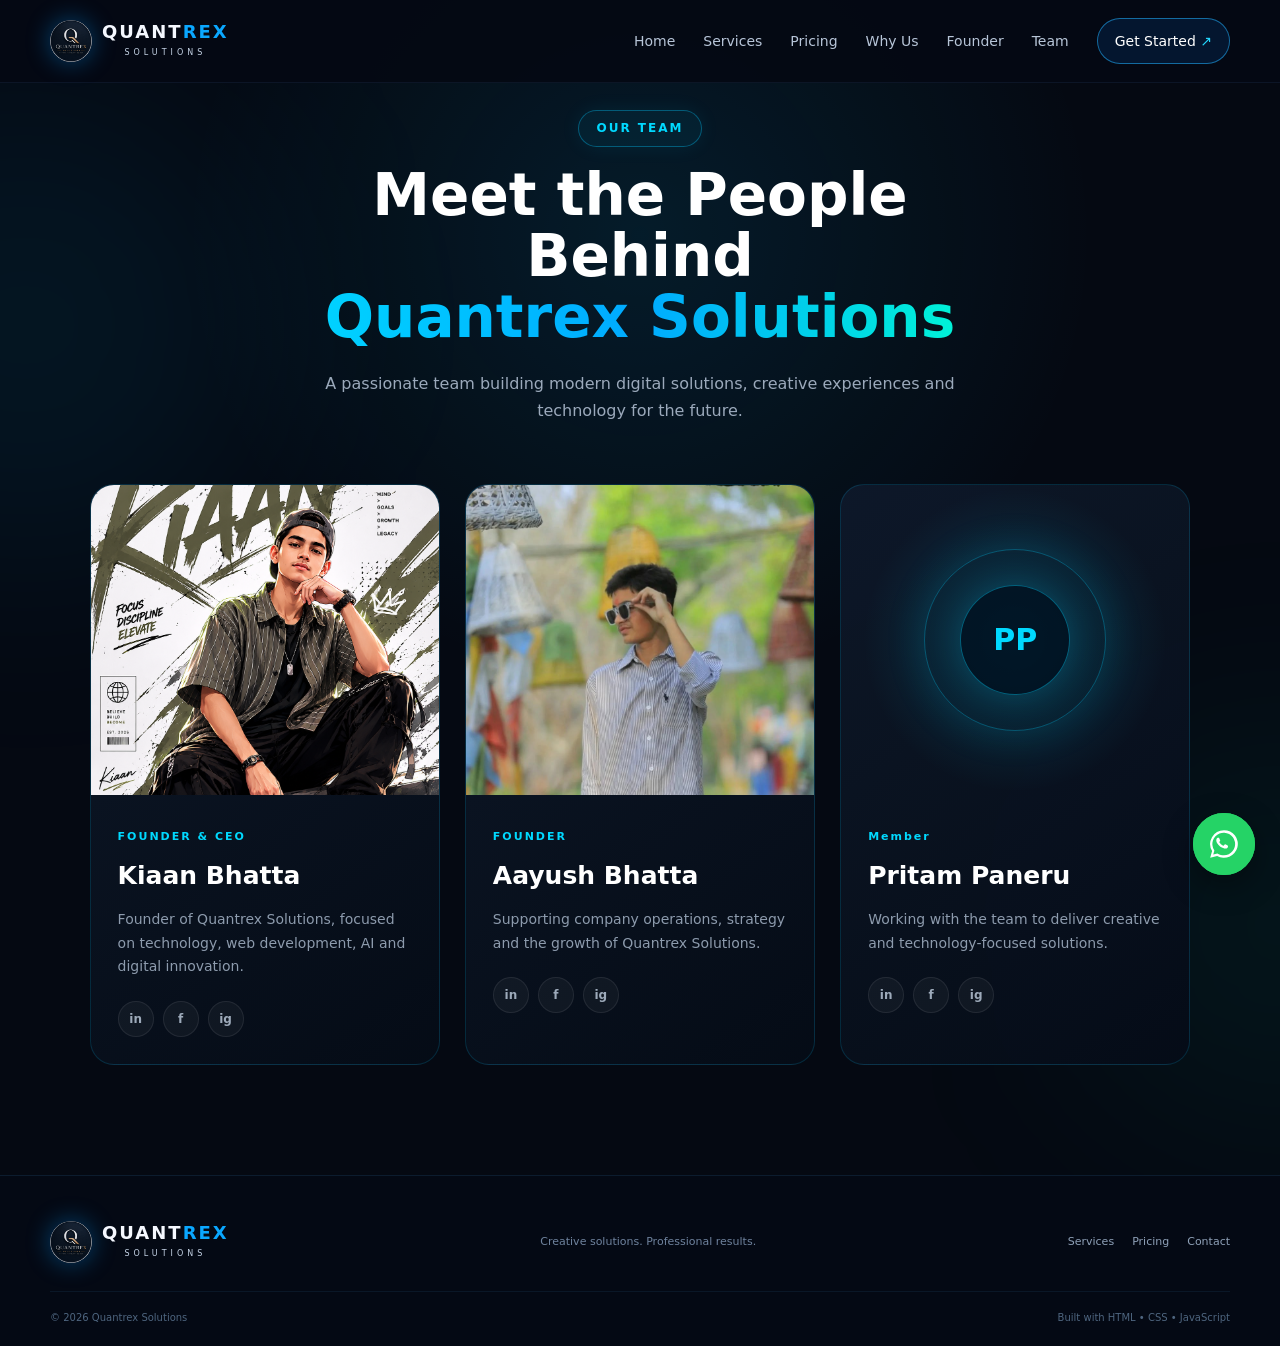
==== commit 1ad465e2: "change" ====
--- a/team.html
+++ b/team.html
@@ -19,22 +19,36 @@
     <div class="ambient ambient-2"></div>
     <div class="grid-bg"></div>
 
+    <!-- FLOATING WHATSAPP -->
+    <a href="https://wa.me/9779848460294" class="whatsapp-float" target="_blank"
+        aria-label="Chat with Fitness Nepal on WhatsApp">
+        <span class="whatsapp-pulse"></span>
+
+        <svg viewBox="0 0 32 32" aria-hidden="true">
+            <path
+                d="M19.11 17.2c-.27-.14-1.58-.78-1.83-.87-.25-.09-.43-.14-.61.14-.18.27-.7.87-.86 1.05-.16.18-.32.2-.59.07-.27-.14-1.12-.41-2.14-1.32-.79-.7-1.32-1.56-1.47-1.82-.15-.27-.02-.41.11-.54.12-.12.27-.32.41-.48.14-.16.18-.27.27-.45.09-.18.05-.34-.02-.48-.07-.14-.61-1.47-.84-2.01-.22-.53-.45-.46-.61-.47h-.52c-.18 0-.48.07-.73.34-.25.27-.95.93-.95 2.26s.98 2.62 1.11 2.8c.14.18 1.93 2.95 4.68 4.14.65.28 1.16.45 1.56.58.66.21 1.26.18 1.73.11.53-.08 1.58-.65 1.8-1.27.23-.62.23-1.15.16-1.27-.07-.11-.25-.18-.52-.32z" />
+            <path
+                d="M16 3a13 13 0 0 0-11.2 19.6L3 29l6.55-1.72A13 13 0 1 0 16 3zm0 23.7c-2.05 0-4.05-.55-5.8-1.59l-.42-.25-3.89 1.02 1.04-3.79-.27-.44A10.7 10.7 0 1 1 16 26.7z" />
+        </svg>
+    </a>
+
     <header class="site-header" id="top">
         <nav class="nav container">
-            <a class="brand" href="#home" aria-label="Quantrex Solutions home">
-                <span class="brand-mark">Q</span>
+            <a class="brand" href="index.html#home" aria-label="Quantrex Solutions home">
+                <span class="brand-mark"><img src="assets/cropped_circle_image.png"
+                        alt="Quantrex Solutions logo"></span>
                 <span><strong>QUANT<span>REX</span></strong><small>SOLUTIONS</small></span>
             </a>
             <button class="menu-toggle" id="menuToggle" aria-label="Open menu"
                 aria-expanded="false"><span></span><span></span><span></span></button>
             <div class="nav-links" id="navLinks">
-                <a href="index.html">Home</a>
-                <a href="#services">Services</a>
-                <a href="#pricing">Pricing</a>
-                <a href="#why-us">Why Us</a>
-                <a href="#about">Founder</a>
+                <a href="index.html#home">Home</a>
+                <a href="index.html#services">Services</a>
+                <a href="index.html#pricing">Pricing</a>
+                <a href="index.html#why-us">Why Us</a>
+                <a href="index.html#about">Founder</a>
                 <a href="team.html">Team</a>
-                <a class="nav-cta" href="#contact">Get Started <span>↗</span></a>
+                <a class="nav-cta" href="index.html#contact">Get Started <span>↗</span></a>
             </div>
         </nav>
     </header>
@@ -76,6 +90,61 @@
                         <p>
                             Founder of Quantrex Solutions, focused on technology,
                             web development, AI and digital innovation.
+                        </p>
+
+                        <div class="team-socials">
+                            <a href="https://www.linkedin.com/in/kiaanbhatta/" aria-label="LinkedIn">in</a>
+                            <a href="https://www.facebook.com/kiaanbhatta2" aria-label="Facebook">f</a>
+                            <a href="https://www.instagram.com/kiaanbhatta2/" aria-label="Instagram">ig</a>
+                        </div>
+                    </div>
+
+                </div>
+
+
+                <!--  FOUNDER -->
+                <div class="team-card reveal">
+
+                    <div class="team-image">
+                        <img src="assets/aayush.jpg" alt="Aayush Bhatta - Founder">
+
+                    </div>
+
+                    <div class="team-info">
+                        <span class="team-role">FOUNDER</span>
+
+                        <h3>Aayush Bhatta</h3>
+
+                        <p>
+                            Supporting company operations, strategy and
+                            the growth of Quantrex Solutions.
+                        </p>
+
+                        <div class="team-socials">
+                            <a href="#" aria-label="LinkedIn">in</a>
+                            <a href="https://www.facebook.com/aayush.bhatt.711840" aria-label="Facebook">f</a>
+                            <a href="https://www.instagram.com/aayush.bhatt7/" aria-label="Instagram">ig</a>
+                        </div>
+                    </div>
+
+                </div>
+
+
+                <!-- EMPLOYEE 1 -->
+                <div class="team-card reveal">
+
+                    <div class="team-image placeholder">
+                        <span>PP</span>
+                    </div>
+
+                    <div class="team-info">
+                        <span class="team-role">Member</span>
+
+                        <h3>Pritam Paneru</h3>
+
+                        <p>
+                            Working with the team to deliver creative and
+                            technology-focused solutions.
                         </p>
 
                         <div class="team-socials">
@@ -88,61 +157,6 @@
                 </div>
 
 
-                <!-- VICE FOUNDER -->
-                <div class="team-card reveal">
-
-                    <div class="team-image">
-                        <img src="assets/aayush.jpg" alt="Kiaan Bhatta - Founder">
-
-                    </div>
-
-                    <div class="team-info">
-                        <span class="team-role">VICE FOUNDER</span>
-
-                        <h3>Aayush Bhatta</h3>
-
-                        <p>
-                            Supporting company operations, strategy and
-                            the growth of Quantrex Solutions.
-                        </p>
-
-                        <div class="team-socials">
-                            <a href="#" aria-label="LinkedIn">in</a>
-                            <a href="#" aria-label="Facebook">f</a>
-                            <a href="#" aria-label="Instagram">ig</a>
-                        </div>
-                    </div>
-
-                </div>
-
-
-                <!-- EMPLOYEE 1 -->
-                <div class="team-card reveal">
-
-                    <div class="team-image placeholder">
-                        <span>PP</span>
-                    </div>
-
-                    <div class="team-info">
-                        <span class="team-role">EMPLOYEE</span>
-
-                        <h3>Pritam Paneru</h3>
-
-                        <p>
-                            Working with the team to deliver creative and
-                            technology-focused solutions.
-                        </p>
-
-                        <div class="team-socials">
-                            <a href="#" aria-label="LinkedIn">in</a>
-                            <a href="#" aria-label="Facebook">f</a>
-                            <a href="#" aria-label="Instagram">ig</a>
-                        </div>
-                    </div>
-
-                </div>
-
-
 
 
             </div>
@@ -154,10 +168,12 @@
     </main>
 
     <footer class="footer">
-        <div class="container footer-inner"><a class="brand" href="#top"><span
-                    class="brand-mark">Q</span><span><strong>QUANT<span>REX</span></strong><small>SOLUTIONS</small></span></a>
+        <div class="container footer-inner"><a class="brand" href="#top"><span class="brand-mark"><img
+                        src="assets/cropped_circle_image.png"
+                        alt="Quantrex Solutions logo"></span><span><strong>QUANT<span>REX</span></strong><small>SOLUTIONS</small></span></a>
             <p>Creative solutions. Professional results.</p>
-            <div><a href="#services">Services</a><a href="index.html#pricing">Pricing</a><a href="#contact">Contact</a>
+            <div><a href="index.html#services">Services</a><a href="index.html#pricing">Pricing</a><a
+                    href="index.html#contact">Contact</a>
             </div>
         </div>
         <div class="container footer-bottom"><span>© <span id="year"></span> Quantrex Solutions</span><span>Built with
--- a/style.css
+++ b/style.css
@@ -115,7 +115,6 @@
     place-items: center;
     width: 42px;
     height: 42px;
-    border: 2px solid #eef8ff;
     border-radius: 50%;
     font-weight: 900;
     font-size: 25px;
@@ -1849,9 +1848,9 @@
     z-index: 999999;
     background:
         radial-gradient(circle at center,
-        rgba(0, 126, 255, 0.12) 0%,
-        rgba(0, 0, 0, 0.95) 42%,
-        #02040a 100%);
+            rgba(0, 126, 255, 0.12) 0%,
+            rgba(0, 0, 0, 0.95) 42%,
+            #02040a 100%);
     display: flex;
     align-items: center;
     justify-content: center;
@@ -1893,18 +1892,12 @@
 @keyframes gridMove {
     from {
         transform:
-            perspective(500px)
-            rotateX(60deg)
-            scale(1.8)
-            translateY(0);
+            perspective(500px) rotateX(60deg) scale(1.8) translateY(0);
     }
 
     to {
         transform:
-            perspective(500px)
-            rotateX(60deg)
-            scale(1.8)
-            translateY(55px);
+            perspective(500px) rotateX(60deg) scale(1.8) translateY(55px);
     }
 }
 
@@ -1938,7 +1931,9 @@
 }
 
 @keyframes glowFloat {
-    0%, 100% {
+
+    0%,
+    100% {
         transform: translate(0, 0);
     }
 
@@ -2071,7 +2066,9 @@
 }
 
 @keyframes dotFloat {
-    0%, 100% {
+
+    0%,
+    100% {
         transform: scale(1);
     }
 
@@ -2085,7 +2082,9 @@
 --------------------------------------------------------- */
 
 @keyframes logoPulse {
-    0%, 100% {
+
+    0%,
+    100% {
         transform: scale(1);
         filter: brightness(1);
     }
@@ -2108,8 +2107,8 @@
     color: white;
     line-height: 1;
     text-shadow:
-        0 0 10px rgba(255,255,255,.2),
-        0 0 30px rgba(0, 153, 255,.25);
+        0 0 10px rgba(255, 255, 255, .2),
+        0 0 30px rgba(0, 153, 255, .25);
 }
 
 .loader-brand h1 span {
@@ -2156,7 +2155,7 @@
 .loader-progress {
     width: 100%;
     height: 3px;
-    background: rgba(255,255,255,.08);
+    background: rgba(255, 255, 255, .08);
     border-radius: 10px;
     overflow: hidden;
     position: relative;
@@ -2166,24 +2165,20 @@
     content: "";
     position: absolute;
     inset: 0;
-    background: linear-gradient(
-        90deg,
-        transparent,
-        rgba(0, 153, 255, .2),
-        transparent
-    );
+    background: linear-gradient(90deg,
+            transparent,
+            rgba(0, 153, 255, .2),
+            transparent);
     animation: progressScan 1.5s linear infinite;
 }
 
 #loaderProgress {
     width: 0%;
     height: 100%;
-    background: linear-gradient(
-        90deg,
-        #006eff,
-        #00c8ff,
-        #ffffff
-    );
+    background: linear-gradient(90deg,
+            #006eff,
+            #00c8ff,
+            #ffffff);
     box-shadow:
         0 0 10px #008cff,
         0 0 25px rgba(0, 140, 255, .7);
@@ -2381,14 +2376,14 @@
 /* Lighter hero shadow */
 .visual-card {
     box-shadow:
-        0 20px 55px rgba(0,106,255,.18),
-        inset 0 0 30px rgba(13,131,255,.06);
+        0 20px 55px rgba(0, 106, 255, .18),
+        inset 0 0 30px rgba(13, 131, 255, .06);
 }
 
 
 /* Avoid expensive header blur */
 .site-header {
-    background: rgba(5,9,20,.94);
+    background: rgba(5, 9, 20, .94);
     backdrop-filter: none;
 }
 
@@ -2421,7 +2416,7 @@
 
     .visual-card {
         box-shadow:
-            0 15px 40px rgba(0,106,255,.16);
+            0 15px 40px rgba(0, 106, 255, .16);
     }
 }
 
@@ -2454,11 +2449,9 @@
     position: relative;
     padding: 110px 7%;
     background:
-        radial-gradient(
-            circle at 50% 20%,
+        radial-gradient(circle at 50% 20%,
             rgba(0, 195, 255, 0.10),
-            transparent 40%
-        ),
+            transparent 40%),
         #050912;
     overflow: hidden;
 }
@@ -2533,12 +2526,10 @@
 .team-header h2 span {
     display: block;
 
-    background: linear-gradient(
-        90deg,
-        #00d9ff,
-        #00aaff,
-        #00ffd0
-    );
+    background: linear-gradient(90deg,
+            #00d9ff,
+            #00aaff,
+            #00ffd0);
 
     -webkit-background-clip: text;
     background-clip: text;
@@ -2578,11 +2569,9 @@
     overflow: hidden;
 
     background:
-        linear-gradient(
-            145deg,
+        linear-gradient(145deg,
             rgba(14, 25, 42, 0.95),
-            rgba(5, 12, 23, 0.95)
-        );
+            rgba(5, 12, 23, 0.95));
 
     border: 1px solid rgba(0, 200, 255, 0.16);
 
@@ -2601,12 +2590,10 @@
     inset: 0;
 
     background:
-        linear-gradient(
-            120deg,
+        linear-gradient(120deg,
             transparent 30%,
             rgba(0, 210, 255, 0.08),
-            transparent 70%
-        );
+            transparent 70%);
 
     opacity: 0;
     transition: opacity 0.35s ease;
@@ -2641,11 +2628,9 @@
     overflow: hidden;
 
     background:
-        radial-gradient(
-            circle at center,
+        radial-gradient(circle at center,
             rgba(0, 195, 255, 0.18),
-            transparent 65%
-        );
+            transparent 65%);
 }
 
 .team-image img {
@@ -2653,7 +2638,7 @@
     height: 100%;
 
     object-fit: cover;
-        object-position: center 25%;
+    object-position: center 25%;
 
 
     transition:
@@ -2671,11 +2656,9 @@
 
 .team-image.placeholder {
     background:
-        radial-gradient(
-            circle,
+        radial-gradient(circle,
             rgba(0, 210, 255, 0.20),
-            transparent 65%
-        );
+            transparent 65%);
 }
 
 .team-image.placeholder::before {
@@ -2723,6 +2706,7 @@
 }
 
 @keyframes teamPulse {
+
     0%,
     100% {
         transform: scale(0.95);
@@ -2853,11 +2837,9 @@
     border-radius: 12px;
 
     background:
-        linear-gradient(
-            135deg,
+        linear-gradient(135deg,
             rgba(0, 190, 255, 0.12),
-            rgba(0, 255, 200, 0.05)
-        );
+            rgba(0, 255, 200, 0.05));
 
     transition: 0.3s ease;
 }
@@ -2920,4 +2902,777 @@
         padding: 23px;
     }
 
+}
+
+/* =========================================================
+   SERVICES v2 · HOVER + 3D EFFECTS · MOBILE FIXES
+   (uses the existing theme variables; no colors changed)
+========================================================= */
+img {
+    max-width: 100%;
+}
+
+body.modal-open {
+    overflow: hidden;
+}
+
+.modal-card {
+    max-height: 90vh;
+    overflow-y: auto;
+}
+
+a:focus-visible,
+button:focus-visible,
+input:focus-visible,
+textarea:focus-visible {
+    outline: 2px solid var(--cyan);
+    outline-offset: 3px;
+}
+
+.svc-grid {
+    display: grid;
+    grid-template-columns: repeat(3, 1fr);
+    gap: 22px;
+    perspective: 1200px;
+}
+
+.svc-card {
+    position: relative;
+    display: flex;
+    flex-direction: column;
+    padding: 26px 22px 22px;
+    border-radius: 18px;
+    background: linear-gradient(145deg, rgba(12, 27, 48, .92), rgba(6, 15, 28, .96));
+    border: 1px solid rgba(50, 149, 231, .22);
+    transform-style: preserve-3d;
+    transition: transform .4s cubic-bezier(.2, .8, .2, 1), border-color .3s, box-shadow .3s;
+}
+
+.svc-card::before {
+    content: "";
+    position: absolute;
+    inset: 0;
+    border-radius: inherit;
+    pointer-events: none;
+    opacity: 0;
+    transition: opacity .3s;
+    background: radial-gradient(320px circle at var(--mx, 50%) var(--my, 0%), rgba(36, 216, 255, .16), transparent 60%);
+}
+
+.svc-card:hover,
+.svc-card:focus-within {
+    border-color: rgba(35, 183, 255, .65);
+    box-shadow: var(--shadow);
+}
+
+.svc-card:hover::before {
+    opacity: 1;
+}
+
+.svc-icon {
+    width: 46px;
+    height: 46px;
+    border-radius: 12px;
+    display: grid;
+    place-items: center;
+    margin-bottom: 20px;
+    color: #fff;
+    background: linear-gradient(135deg, var(--blue), var(--blue2));
+    box-shadow: 0 10px 24px rgba(10, 167, 255, .28);
+    transition: transform .4s;
+}
+
+.svc-icon svg {
+    width: 22px;
+    height: 22px;
+    fill: none;
+    stroke: currentColor;
+    stroke-width: 1.8;
+    stroke-linecap: round;
+    stroke-linejoin: round;
+}
+
+.svc-card:nth-child(2) .svc-icon {
+    background: linear-gradient(135deg, var(--cyan), var(--blue));
+}
+
+.svc-card:nth-child(3) .svc-icon {
+    background: linear-gradient(135deg, #0d7f9a, var(--cyan));
+}
+
+.svc-card:nth-child(4) .svc-icon {
+    color: #04101f;
+    background: linear-gradient(135deg, var(--lime), #3fbf00);
+    box-shadow: 0 10px 24px rgba(117, 255, 0, .22);
+}
+
+.svc-card:nth-child(5) .svc-icon {
+    background: linear-gradient(135deg, var(--blue2), var(--cyan));
+}
+
+.svc-card:nth-child(6) .svc-icon {
+    color: #04101f;
+    background: linear-gradient(135deg, var(--lime), var(--cyan));
+}
+
+.svc-card:hover .svc-icon {
+    transform: translateZ(40px) scale(1.08) rotate(-4deg);
+}
+
+.svc-card h3 {
+    font-size: 19px;
+    margin-bottom: 8px;
+    transition: transform .4s;
+}
+
+.svc-card:hover h3 {
+    transform: translateZ(22px);
+}
+
+.svc-card p {
+    color: #8fa0b8;
+    font-size: 13px;
+    margin-bottom: 14px;
+}
+
+.svc-card ul {
+    list-style: none;
+    display: grid;
+    gap: 8px;
+    margin-bottom: 22px;
+}
+
+.svc-card li {
+    font-size: 12px;
+    color: #a9b8cf;
+    display: flex;
+    align-items: center;
+    gap: 9px;
+}
+
+.svc-card li::before {
+    content: "";
+    width: 5px;
+    height: 5px;
+    border-radius: 50%;
+    background: var(--cyan);
+    box-shadow: 0 0 8px var(--cyan);
+}
+
+.svc-more {
+    margin-top: auto;
+    align-self: center;
+    font-size: 12px;
+    font-weight: 800;
+    color: var(--cyan);
+    display: inline-flex;
+    gap: 8px;
+    transition: gap .3s, color .3s;
+}
+
+.svc-card:hover .svc-more {
+    gap: 14px;
+    color: var(--lime);
+}
+
+/* 3D tilt (class added by script.js on mouse devices) */
+.hero-visual {
+    perspective: 1200px;
+}
+
+.is-tilting {
+    transform: perspective(900px) rotateX(var(--rx, 0deg)) rotateY(var(--ry, 0deg)) !important;
+    transition: transform .12s ease-out !important;
+    will-change: transform;
+}
+
+/* Hover polish */
+.btn,
+.order-btn,
+.nav-cta,
+.team-view-btn {
+    transition: transform .25s, box-shadow .25s, filter .25s;
+}
+
+.btn:hover,
+.order-btn:hover,
+.nav-cta:hover {
+    transform: translateY(-3px);
+    filter: brightness(1.12);
+}
+
+.btn:active,
+.order-btn:active,
+.nav-cta:active {
+    transform: translateY(0) scale(.98);
+}
+
+.price-card:hover,
+.team-card:hover {
+    border-color: rgba(35, 183, 255, .65);
+}
+
+@media (max-width: 900px) {
+    .svc-grid {
+        grid-template-columns: repeat(2, 1fr);
+    }
+}
+
+@media (max-width: 600px) {
+    .svc-grid {
+        grid-template-columns: 1fr;
+        gap: 14px;
+    }
+
+    .svc-card:active {
+        transform: scale(.985);
+    }
+}
+
+
+.brand-mark {
+    overflow: hidden;
+    padding: 0;
+}
+
+.brand-mark img {
+    width: 100%;
+    height: 100%;
+    object-fit: cover;
+    display: block;
+}
+
+
+/* ===== WHY CHOOSE QUANTREX (v2) ===== */
+.why-v2 .wc-head {
+    text-align: center;
+    max-width: 640px;
+    margin: 0 auto 56px;
+}
+
+.why-v2 .wc-head h2 {
+    font-size: clamp(34px, 5vw, 58px);
+    line-height: 1.05;
+    letter-spacing: -1.5px;
+}
+
+.why-v2 .wc-head h2 em {
+    font-style: normal;
+    color: var(--blue);
+}
+
+.why-v2 .wc-head p {
+    color: var(--muted);
+    margin-top: 14px;
+    font-size: 15px;
+}
+
+.wc-grid {
+    display: grid;
+    grid-template-columns: repeat(3, 1fr);
+    gap: 24px;
+    align-items: center;
+    max-width: 1000px;
+    margin: 0 auto;
+}
+
+.wc-card {
+    position: relative;
+    text-align: center;
+    padding: 34px 26px 32px;
+    border-radius: 18px;
+    background: linear-gradient(160deg, rgba(12, 27, 48, .9), rgba(6, 15, 28, .96));
+    border: 1px solid rgba(50, 149, 231, .24);
+    transition: transform .35s, border-color .3s, box-shadow .3s;
+}
+
+.wc-card:hover {
+    border-color: rgba(35, 183, 255, .65);
+    box-shadow: var(--shadow);
+}
+
+.wc-card.featured {
+    padding: 46px 28px 38px;
+    background: linear-gradient(160deg, rgba(16, 42, 76, .95), rgba(7, 20, 38, .98));
+    border-color: rgba(36, 216, 255, .5);
+    box-shadow: 0 25px 70px rgba(0, 116, 255, .28);
+}
+
+/* icon inside a soft glowing ring */
+.wc-icon {
+    position: relative;
+    width: 104px;
+    height: 104px;
+    margin: -6px auto 18px;
+    display: grid;
+    place-items: center;
+}
+
+.wc-icon::before {
+    content: "";
+    position: absolute;
+    inset: 0;
+    border-radius: 50%;
+    border: 1px solid rgba(36, 216, 255, .18);
+    background: radial-gradient(circle, rgba(10, 167, 255, .16), transparent 70%);
+}
+
+.wc-icon span {
+    position: relative;
+    width: 60px;
+    height: 60px;
+    border-radius: 50%;
+    display: grid;
+    place-items: center;
+    color: #fff;
+    background: linear-gradient(135deg, var(--blue), var(--blue2));
+    box-shadow: 0 12px 30px rgba(10, 167, 255, .35);
+    transition: transform .35s;
+}
+
+.wc-icon svg {
+    width: 26px;
+    height: 26px;
+    fill: none;
+    stroke: currentColor;
+    stroke-width: 1.8;
+    stroke-linecap: round;
+    stroke-linejoin: round;
+}
+
+.wc-cyan .wc-icon span {
+    background: linear-gradient(135deg, var(--cyan), var(--blue));
+}
+
+.wc-lime .wc-icon span {
+    color: #04101f;
+    background: linear-gradient(135deg, var(--lime), var(--cyan));
+    box-shadow: 0 12px 30px rgba(117, 255, 0, .25);
+}
+
+.wc-card:hover .wc-icon span {
+    transform: scale(1.1) rotate(-6deg);
+}
+
+.wc-pill {
+    display: inline-block;
+    padding: 6px 14px;
+    margin-bottom: 18px;
+    border-radius: 999px;
+    font-size: 11px;
+    font-weight: 700;
+    background: rgba(255, 255, 255, .06);
+    border: 1px solid rgba(255, 255, 255, .12);
+}
+
+.wc-card h3 {
+    font-size: 20px;
+    margin-bottom: 10px;
+}
+
+.wc-card p {
+    color: #9db0c9;
+    font-size: 13px;
+    line-height: 1.7;
+}
+
+/* price-range bar */
+.wc-bar {
+    margin-top: 24px;
+    text-align: left;
+}
+
+.wc-bar-row {
+    display: flex;
+    align-items: baseline;
+    gap: 6px;
+    font-size: 11px;
+    margin-bottom: 8px;
+}
+
+.wc-bar-row span {
+    color: var(--cyan);
+}
+
+.wc-bar-row b {
+    color: #fff;
+}
+
+.wc-bar-row span:nth-of-type(2) {
+    margin-left: auto;
+}
+
+.wc-track {
+    height: 6px;
+    border-radius: 99px;
+    background: rgba(255, 255, 255, .1);
+    overflow: hidden;
+}
+
+.wc-track i {
+    display: block;
+    height: 100%;
+    width: 0;
+    border-radius: inherit;
+    background: linear-gradient(90deg, var(--blue2), var(--cyan), var(--lime));
+    transition: width 1.4s .3s ease;
+}
+
+.wc-card.visible .wc-track i {
+    width: 100%;
+}
+
+@media (max-width: 900px) {
+    .wc-grid {
+        grid-template-columns: 1fr;
+        max-width: 460px;
+        gap: 18px;
+    }
+
+    .wc-card.featured {
+        order: -1;
+        padding: 38px 24px 32px;
+    }
+
+    /* featured card first on phones */
+}
+
+
+/* ===== WHY CHOOSE: 3D HOVER + INFINITE ANIMATIONS ===== */
+
+/* 3D setup: children can now pop out of the card */
+.wc-grid {
+    perspective: 1200px;
+}
+
+.wc-card,
+.wc-icon {
+    transform-style: preserve-3d;
+}
+
+/* Cursor glow that follows the mouse (position set by the tilt script) */
+.wc-card::before {
+    content: "";
+    position: absolute;
+    inset: 0;
+    border-radius: inherit;
+    pointer-events: none;
+    opacity: 0;
+    transition: opacity .3s;
+    background: radial-gradient(300px circle at var(--mx, 50%) var(--my, 0%), rgba(36, 216, 255, .18), transparent 60%);
+}
+
+.wc-card:hover::before {
+    opacity: 1;
+}
+
+/* Layers lift off the card on hover (needs the tilt to look 3D) */
+.wc-card:hover .wc-icon span {
+    transform: translateZ(50px) scale(1.1) rotate(-6deg);
+}
+
+.wc-card:hover .wc-pill {
+    transform: translateZ(30px);
+}
+
+.wc-card:hover h3 {
+    transform: translateZ(24px);
+}
+
+.wc-card:hover .wc-bar {
+    transform: translateZ(20px);
+}
+
+.wc-pill,
+.wc-card h3,
+.wc-bar {
+    transition: transform .4s;
+}
+
+/* ---------- Infinite animations ---------- */
+
+/* 1. Cards float gently. Uses the separate "translate" property,
+      so it never fights the 3D tilt, which uses "transform". */
+.wc-card {
+    animation: wcFloat 6s ease-in-out infinite;
+}
+
+.wc-card:nth-child(2) {
+    animation-delay: -2s;
+    animation-duration: 7s;
+}
+
+.wc-card:nth-child(3) {
+    animation-delay: -4s;
+}
+
+.wc-card:hover {
+    animation-play-state: paused;
+}
+
+@keyframes wcFloat {
+
+    0%,
+    100% {
+        translate: 0 0;
+    }
+
+    50% {
+        translate: 0 -10px;
+    }
+}
+
+/* 2. Icon bobs up and down */
+.wc-icon {
+    animation: wcBob 3.6s ease-in-out infinite;
+}
+
+.wc-card:nth-child(2) .wc-icon {
+    animation-delay: -1.2s;
+}
+
+.wc-card:nth-child(3) .wc-icon {
+    animation-delay: -2.4s;
+}
+
+@keyframes wcBob {
+
+    0%,
+    100% {
+        transform: translateY(0);
+    }
+
+    50% {
+        transform: translateY(-6px);
+    }
+}
+
+/* 3. Spinning ring around each icon */
+.wc-icon::after {
+    content: "";
+    position: absolute;
+    inset: -6px;
+    border-radius: 50%;
+    pointer-events: none;
+    border: 1px dashed rgba(36, 216, 255, .35);
+    border-top: 2px solid var(--cyan);
+    animation: wcSpin 8s linear infinite;
+}
+
+.wc-card:nth-child(2) .wc-icon::after {
+    animation-duration: 6s;
+    animation-direction: reverse;
+}
+
+.wc-lime .wc-icon::after {
+    border-top-color: var(--lime);
+}
+
+@keyframes wcSpin {
+    to {
+        transform: rotate(360deg);
+    }
+}
+
+/* 4. Soft glow-pulse on the featured card */
+.wc-card.featured {
+    animation: wcFloat 7s ease-in-out -2s infinite, wcGlow 3.5s ease-in-out infinite;
+}
+
+@keyframes wcGlow {
+
+    0%,
+    100% {
+        box-shadow: 0 25px 70px rgba(0, 116, 255, .28);
+    }
+
+    50% {
+        box-shadow: 0 25px 95px rgba(36, 216, 255, .5);
+    }
+}
+
+/* 5. Pulsing dot inside each pill */
+.wc-pill::before {
+    content: "";
+    display: inline-block;
+    width: 6px;
+    height: 6px;
+    margin-right: 8px;
+    border-radius: 50%;
+    background: var(--cyan);
+    vertical-align: middle;
+    animation: wcPulse 1.8s ease-in-out infinite;
+}
+
+.wc-lime .wc-pill::before {
+    background: var(--lime);
+}
+
+@keyframes wcPulse {
+
+    0%,
+    100% {
+        transform: scale(1);
+        opacity: .5;
+    }
+
+    50% {
+        transform: scale(1.5);
+        opacity: 1;
+    }
+}
+
+/* 6. Shine sweeping across the price bar */
+.wc-track i {
+    position: relative;
+    overflow: hidden;
+}
+
+.wc-track i::after {
+    content: "";
+    position: absolute;
+    top: 0;
+    left: -40%;
+    width: 40%;
+    height: 100%;
+    background: linear-gradient(90deg, transparent, rgba(255, 255, 255, .65), transparent);
+    animation: wcShine 2.2s ease-in-out infinite;
+}
+
+@keyframes wcShine {
+    to {
+        left: 110%;
+    }
+}
+
+/* Keep phones smooth: no floating cards, other effects stay */
+@media (max-width: 600px) {
+
+    .wc-card,
+    .wc-card.featured {
+        animation: none;
+    }
+
+    .wc-card.featured {
+        animation: wcGlow 3.5s ease-in-out infinite;
+    }
+}
+
+/* =========================================
+   FLOATING WHATSAPP BUTTON
+========================================= */
+
+.whatsapp-float {
+    position: fixed;
+
+    right: 25px;
+    bottom: 25px;
+
+    width: 62px;
+    height: 62px;
+
+    background: #25D366;
+
+    display: flex;
+    align-items: center;
+    justify-content: center;
+
+    border-radius: 50%;
+
+    z-index: 999;
+
+    box-shadow:
+        0 10px 30px rgba(0, 0, 0, .35);
+
+    transition:
+        transform .3s ease,
+        box-shadow .3s ease;
+
+    animation: whatsappFloat 2.5s ease-in-out infinite;
+}
+
+.whatsapp-float svg {
+    width: 34px;
+    height: 34px;
+
+    fill: white;
+
+    position: relative;
+    z-index: 2;
+}
+
+.whatsapp-float:hover {
+    transform: scale(1.12);
+
+    box-shadow:
+        0 15px 40px rgba(37, 211, 102, .35);
+}
+
+
+/* PULSING RING */
+
+.whatsapp-pulse {
+    position: absolute;
+
+    inset: 0;
+
+    border-radius: 50%;
+
+    border: 2px solid #25D366;
+
+    animation: whatsappPulse 1.8s ease-out infinite;
+}
+
+
+@keyframes whatsappPulse {
+
+    0% {
+        transform: scale(1);
+        opacity: .8;
+    }
+
+    70% {
+        transform: scale(1.45);
+        opacity: 0;
+    }
+
+    100% {
+        transform: scale(1.45);
+        opacity: 0;
+    }
+
+}
+
+
+@keyframes whatsappFloat {
+
+    0%,
+    100% {
+        transform: translateY(0);
+    }
+
+    50% {
+        transform: translateY(-6px);
+    }
+
+}
+
+
+/* MOBILE */
+
+@media(max-width:600px) {
+
+    .whatsapp-float {
+        width: 55px;
+        height: 55px;
+
+        right: 18px;
+        bottom: 18px;
+    }
+
+    .whatsapp-float svg {
+        width: 30px;
+        height: 30px;
+    }
+
 }
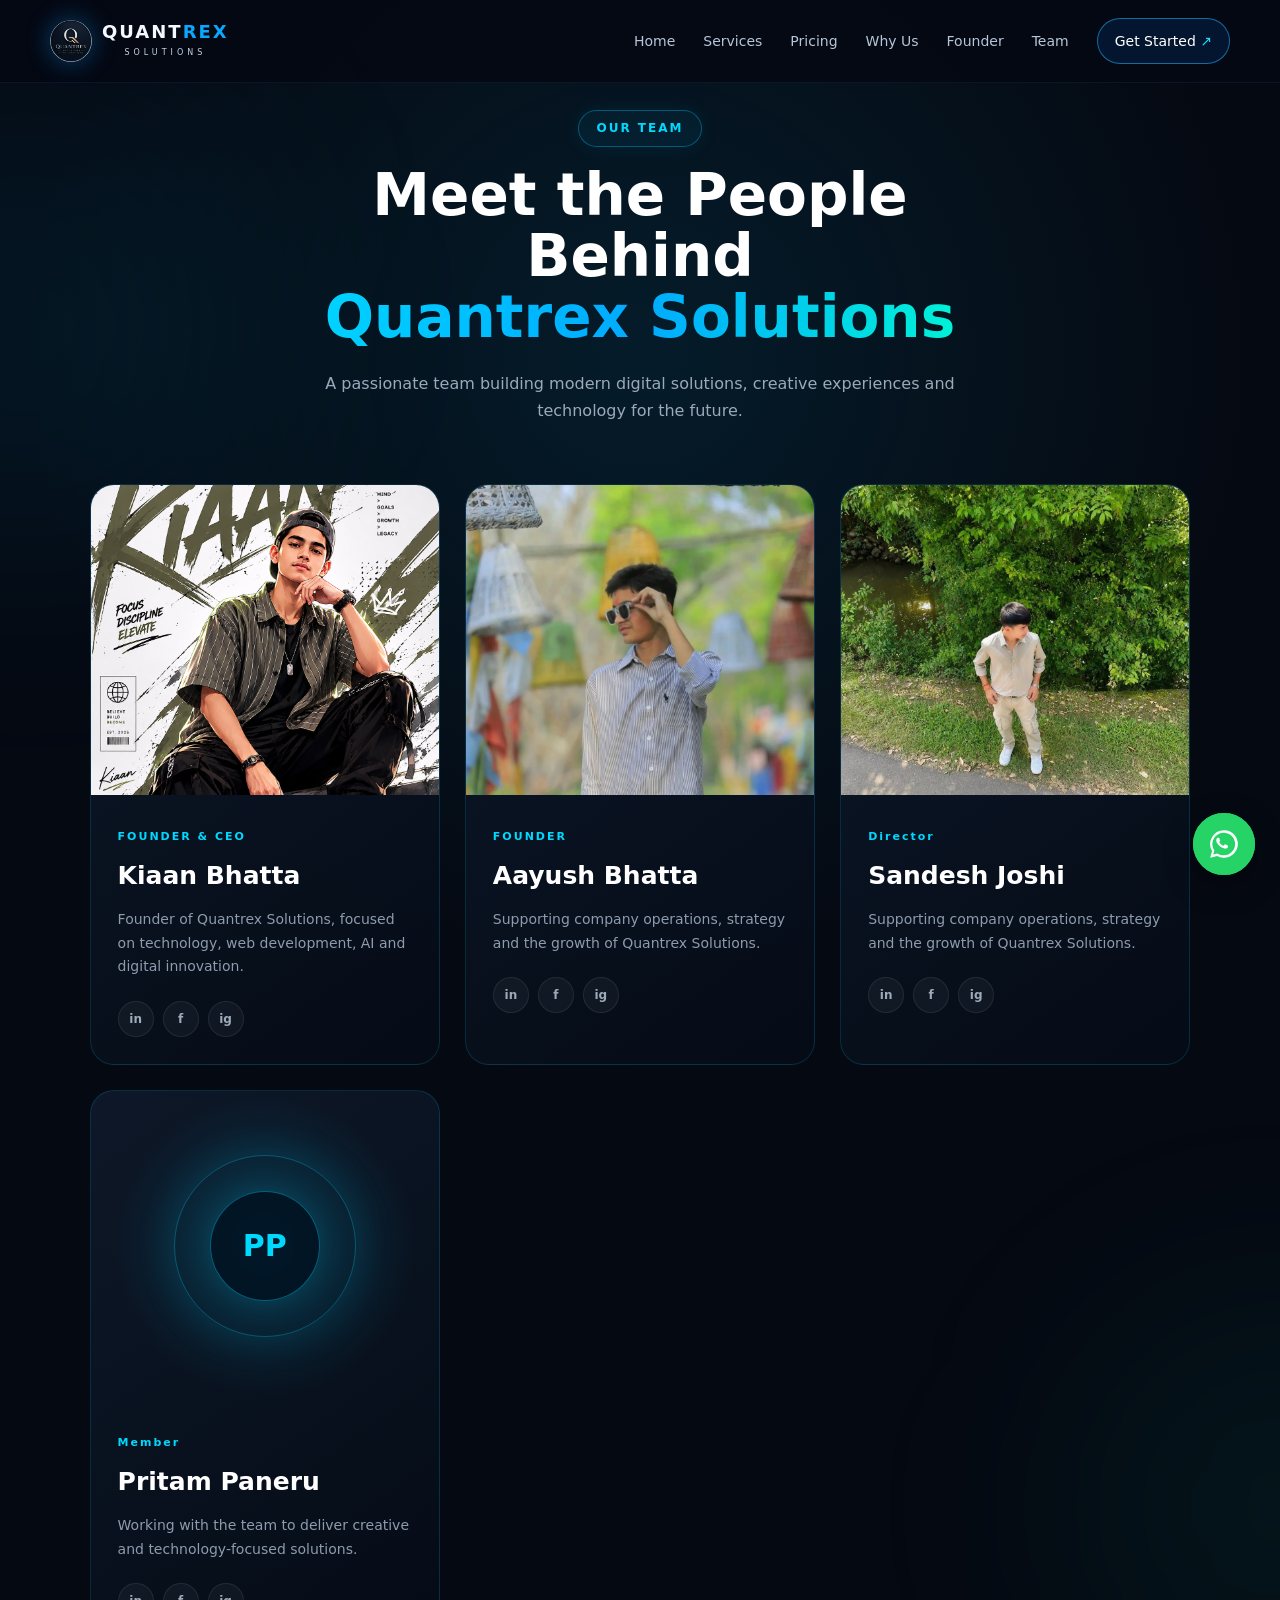
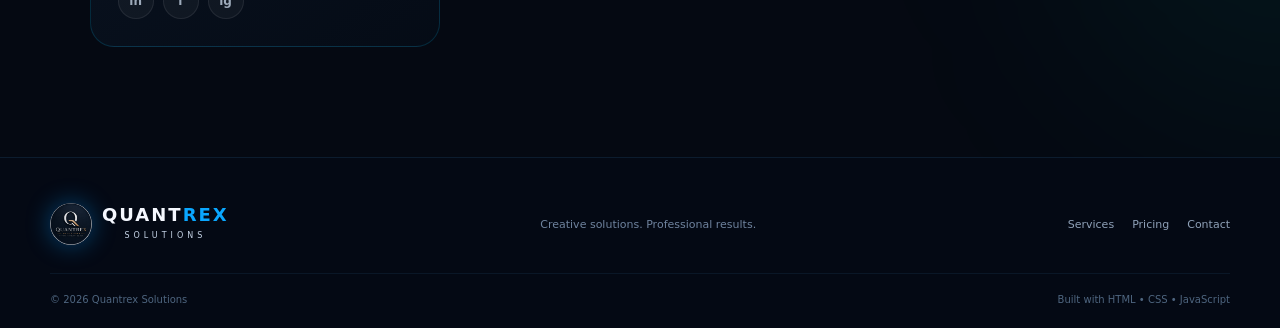
==== commit 3c0902e0: "change" ====
--- a/team.html
+++ b/team.html
@@ -129,6 +129,33 @@
 
                 </div>
 
+                <!--  director -->
+                <div class="team-card reveal">
+
+                    <div class="team-image">
+                        <img src="assets/sandesh.jpg" alt="sandesh joshi - Founder">
+
+                    </div>
+
+                    <div class="team-info">
+                        <span class="team-role">Director</span>
+
+                        <h3>Sandesh Joshi</h3>
+
+                        <p>
+                            Supporting company operations, strategy and
+                            the growth of Quantrex Solutions.
+                        </p>
+
+                        <div class="team-socials">
+                            <a href="#" aria-label="LinkedIn">in</a>
+                            <a href="https://www.facebook.com/sandesh.joshi.306163" aria-label="Facebook">f</a>
+                            <a href="" aria-label="Instagram">ig</a>
+                        </div>
+                    </div>
+
+                </div>
+
 
                 <!-- EMPLOYEE 1 -->
                 <div class="team-card reveal">
